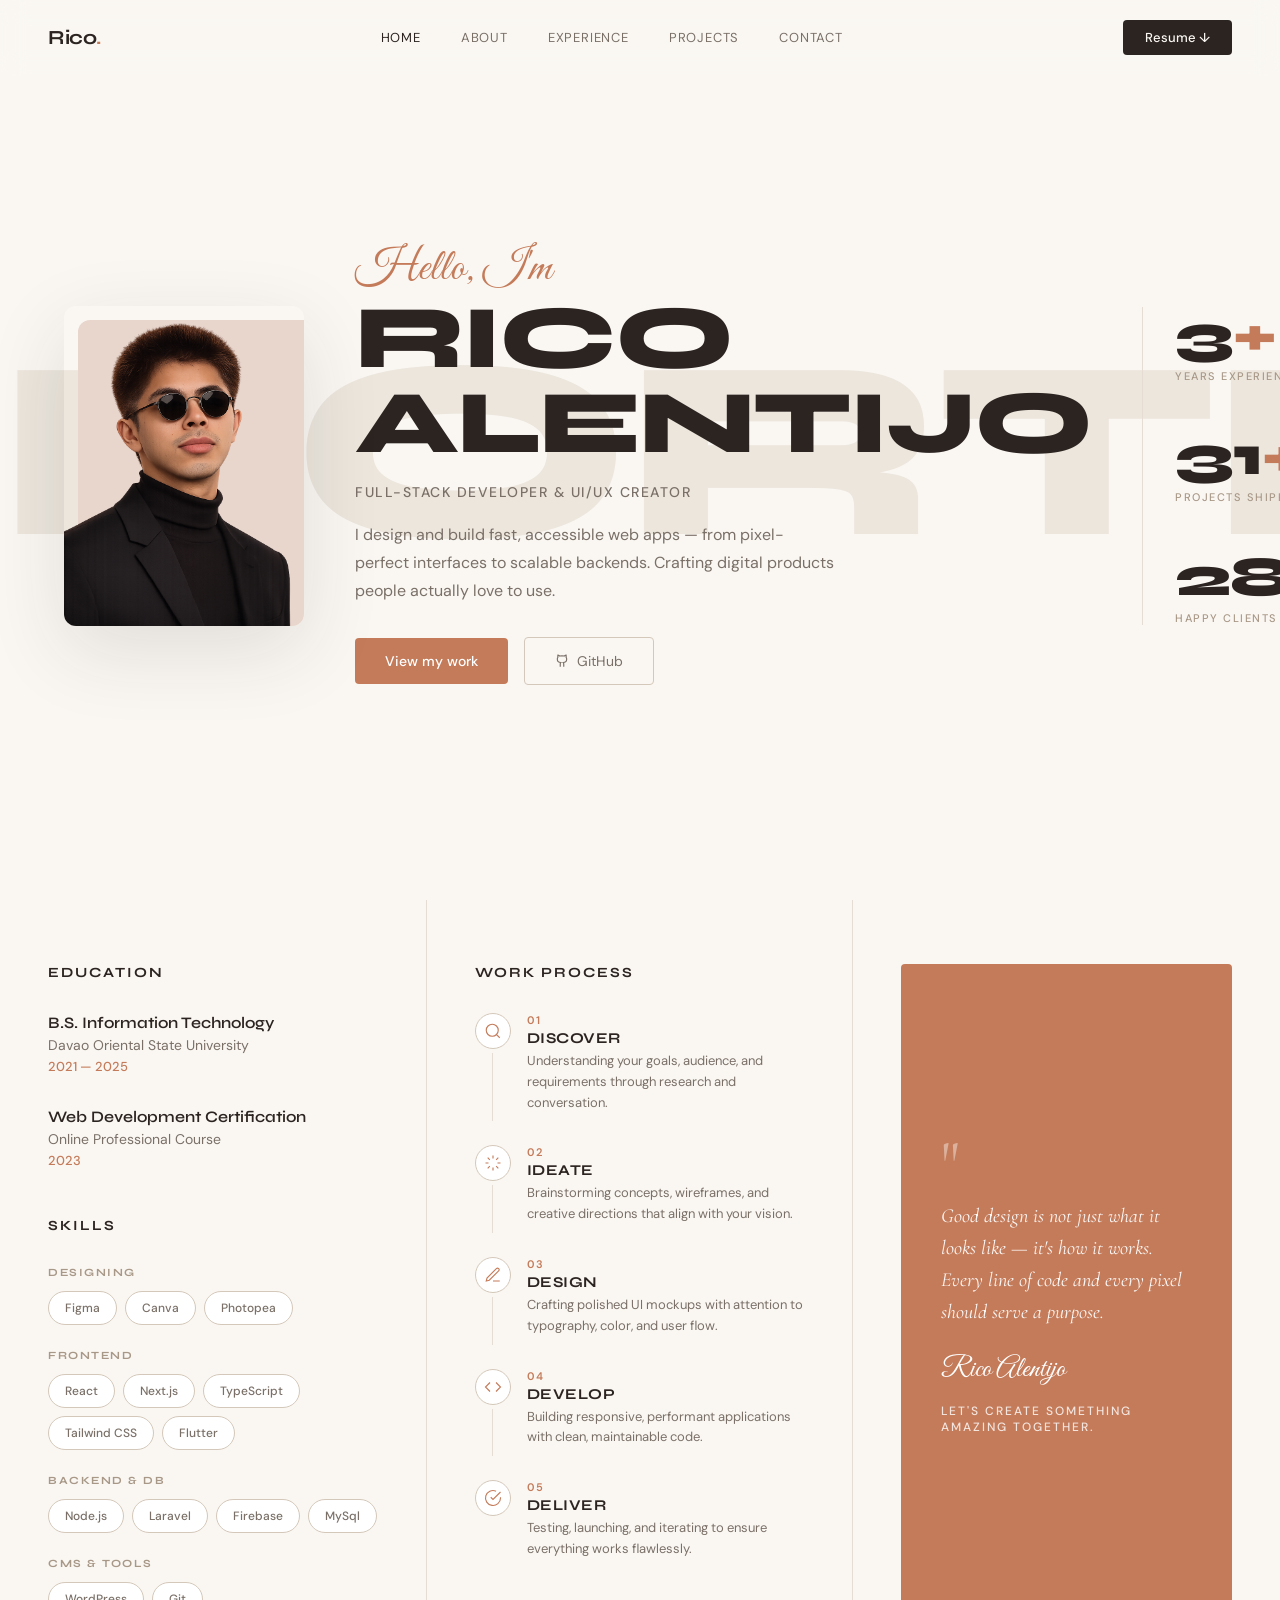
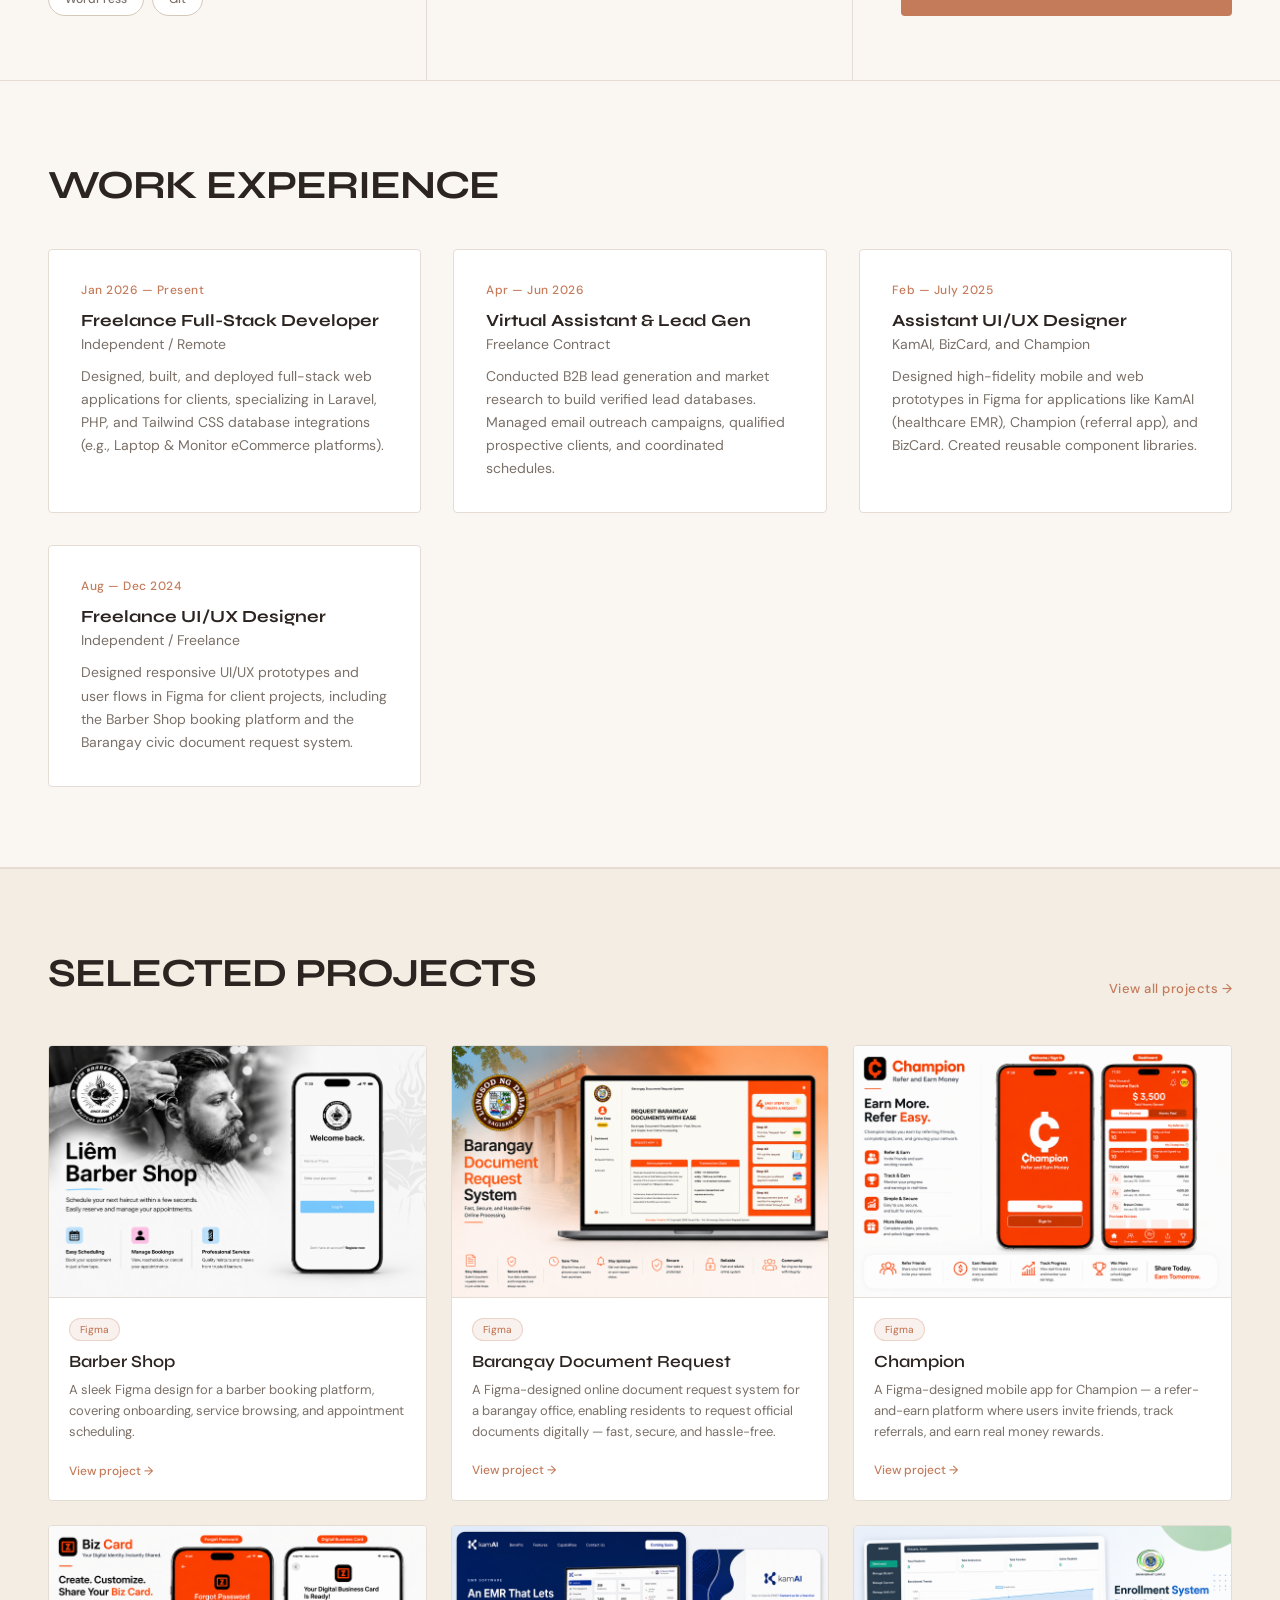
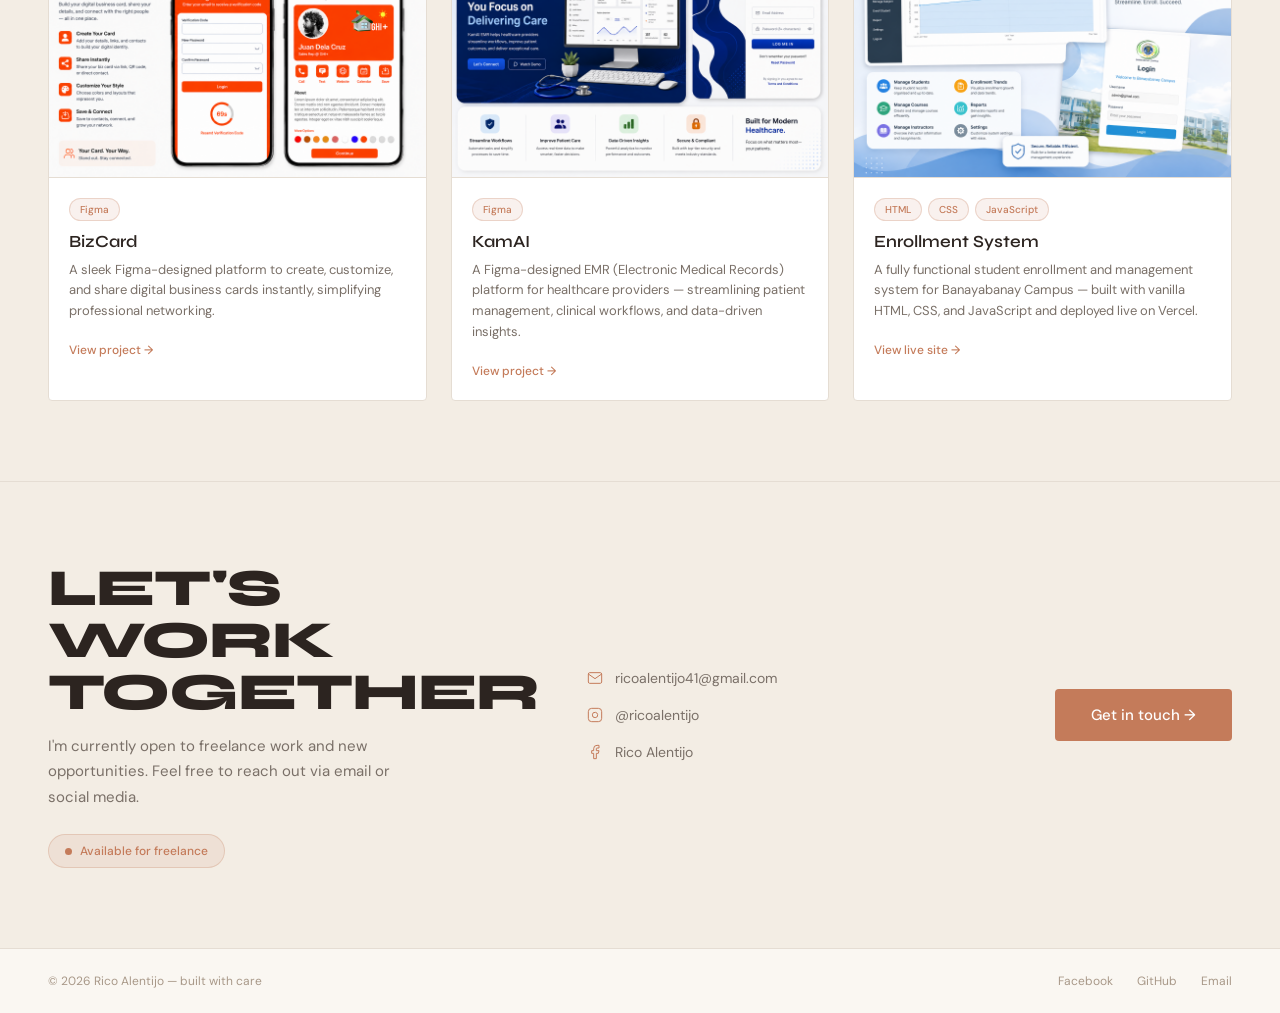
==== index.html @ 67d04300 "minor changes" ====
<!doctype html>
<html lang="en">
  <head>
    <meta charset="UTF-8" />
    <meta name="viewport" content="width=device-width, initial-scale=1.0" />
    <title>Rico Alentijo — Portfolio</title>
    <link rel="preconnect" href="https://fonts.googleapis.com" />
    <link rel="preconnect" href="https://fonts.gstatic.com" crossorigin />
    <link
      href="https://fonts.googleapis.com/css2?family=Cormorant+Garamond:ital,wght@0,300;0,400;1,400&family=DM+Sans:opsz,wght@9..40,300;400;500;600&family=Great+Vibes&family=Syne:wght@400;600;700;800&display=swap"
      rel="stylesheet"
    />
    <link rel="stylesheet" href="css/styles.css" />
  </head>

  <body>
    <div class="pf">
      <nav>
        <a href="#hero" class="nav-logo" data-nav="hero">Rico<span>.</span></a>
        <div class="nav-links">
          <a href="#hero" data-nav="hero">Home</a>
          <a href="#about" data-nav="about">About</a>
          <a href="#experience" data-nav="experience">Experience</a>
          <a href="#work" data-nav="work">Projects</a>
          <a href="#contact" data-nav="contact">Contact</a>
        </div>
        <button class="nav-cta">Resume ↓</button>
        <button class="nav-hamburger" aria-label="Toggle menu">
          <span></span><span></span><span></span>
        </button>
      </nav>

      <div class="mobile-menu">
        <a href="#hero" data-nav="hero">Home</a>
        <a href="#about" data-nav="about">About</a>
        <a href="#experience" data-nav="experience">Experience</a>
        <a href="#work" data-nav="work">Projects</a>
        <a href="#contact" data-nav="contact">Contact</a>
        <button class="nav-cta">Resume ↓</button>
      </div>

      <!-- HERO -->
      <section class="hero" id="hero">
        <div class="hero-bg-text" aria-hidden="true">PORTFOLIO</div>
        <div class="hero-inner">
          <div class="hero-portrait-col">
            <div class="hero-portrait">
              <img
                src="img/profile.png"
                alt="Rico Alentijo"
                class="hero-portrait-img"
                onerror="
                  this.classList.add('hidden');
                  this.parentElement.classList.add('no-photo');
                "
              />
              <div class="portrait-fallback">
                <span class="portrait-initials">RA</span>
              </div>
            </div>
          </div>

          <div class="hero-text-col">
            <p class="hero-script">Hello, I'm</p>
            <h1 class="hero-name">RICO<br />ALENTIJO</h1>
            <p class="hero-role">Full-Stack Developer &amp; UI/UX Creator</p>
            <p class="hero-bio">
              I design and build fast, accessible web apps — from pixel-perfect
              interfaces to scalable backends. Crafting digital products people
              actually love to use.
            </p>
            <div class="hero-actions">
              <button class="btn-primary" id="view-work-btn">
                View my work
              </button>
              <a
                href="https://github.com/XeinQt"
                target="_blank"
                rel="noopener noreferrer"
                class="btn-ghost"
              >
                <svg
                  width="14"
                  height="14"
                  viewBox="0 0 24 24"
                  fill="none"
                  stroke="currentColor"
                  stroke-width="2"
                >
                  <path
                    d="M15 22v-4a4.8 4.8 0 0 0-1-3.5c3 0 6-2 6-5.5.08-1.25-.27-2.48-1-3.5.28-1.15.28-2.35 0-3.5 0 0-1 0-3 1.5-2.64-.5-5.36-.5-8 0C6 2 5 2 5 2c-.3 1.15-.3 2.35 0 3.5A5.403 5.403 0 0 0 4 9c0 3.5 3 5.5 6 5.5-.39.49-.68 1.05-.85 1.65-.17.6-.22 1.23-.15 1.85v4"
                  />
                </svg>
                GitHub
              </a>
            </div>
          </div>

          <div class="hero-stats-col">
            <div class="hero-stat">
              <div class="hero-stat-num">3<span>+</span></div>
              <div class="hero-stat-label">Years Experience</div>
            </div>
            <div class="hero-stat">
              <div class="hero-stat-num">31<span>+</span></div>
              <div class="hero-stat-label">Projects Shipped</div>
            </div>
            <div class="hero-stat">
              <div class="hero-stat-num">28<span>+</span></div>
              <div class="hero-stat-label">Happy Clients</div>
            </div>
          </div>
        </div>
      </section>

      <!-- THREE-COLUMN INFO GRID -->
      <section class="info-grid" id="about">
        <div class="info-col education-col">
          <h3 class="info-heading">Education</h3>
          <div class="edu-item">
            <div class="edu-degree">B.S. Information Technology</div>
            <div class="edu-school">Davao Oriental State University</div>
            <div class="edu-date">2021 — 2025</div>
          </div>
          <div class="edu-item">
            <div class="edu-degree">Web Development Certification</div>
            <div class="edu-school">Online Professional Course</div>
            <div class="edu-date">2023</div>
          </div>

          <h3 class="info-heading skills-heading">Skills</h3>
          <div class="skills-category">
            <h4 class="skills-category-title">Designing</h4>
            <div class="skill-badges">
              <span class="skill-badge">Figma</span>
              <span class="skill-badge">Canva</span>
              <span class="skill-badge">Photopea</span>
            </div>
          </div>

          <div class="skills-category">
            <h4 class="skills-category-title">Frontend</h4>
            <div class="skill-badges">
              <span class="skill-badge">React</span>
              <span class="skill-badge">Next.js</span>
              <span class="skill-badge">TypeScript</span>
              <span class="skill-badge">Tailwind CSS</span>
              <span class="skill-badge">Flutter</span>
            </div>
          </div>

          <div class="skills-category">
            <h4 class="skills-category-title">Backend &amp; DB</h4>
            <div class="skill-badges">
              <span class="skill-badge">Node.js</span>
              <span class="skill-badge">Laravel</span>
              <span class="skill-badge">Firebase</span>
              <span class="skill-badge">MySql</span>
            </div>
          </div>

          <div class="skills-category">
            <h4 class="skills-category-title">CMS &amp; Tools</h4>
            <div class="skill-badges">
              <span class="skill-badge">WordPress</span>
              <span class="skill-badge">Git</span>
            </div>
          </div>
        </div>

        <div class="info-col process-col" id="process">
          <h3 class="info-heading">Work Process</h3>
          <div class="process-steps">
            <div class="process-step">
              <div class="step-icon">
                <svg
                  width="18"
                  height="18"
                  viewBox="0 0 24 24"
                  fill="none"
                  stroke="currentColor"
                  stroke-width="1.5"
                >
                  <circle cx="11" cy="11" r="8" />
                  <path d="m21 21-4.3-4.3" />
                </svg>
              </div>
              <div class="step-content">
                <div class="step-num">01</div>
                <div class="step-title">Discover</div>
                <p class="step-desc">
                  Understanding your goals, audience, and requirements through
                  research and conversation.
                </p>
              </div>
            </div>
            <div class="process-step">
              <div class="step-icon">
                <svg
                  width="18"
                  height="18"
                  viewBox="0 0 24 24"
                  fill="none"
                  stroke="currentColor"
                  stroke-width="1.5"
                >
                  <path
                    d="M12 2v4M12 18v4M4.93 4.93l2.83 2.83M16.24 16.24l2.83 2.83M2 12h4M18 12h4M4.93 19.07l2.83-2.83M16.24 7.76l2.83-2.83"
                  />
                </svg>
              </div>
              <div class="step-content">
                <div class="step-num">02</div>
                <div class="step-title">Ideate</div>
                <p class="step-desc">
                  Brainstorming concepts, wireframes, and creative directions
                  that align with your vision.
                </p>
              </div>
            </div>
            <div class="process-step">
              <div class="step-icon">
                <svg
                  width="18"
                  height="18"
                  viewBox="0 0 24 24"
                  fill="none"
                  stroke="currentColor"
                  stroke-width="1.5"
                >
                  <path
                    d="M12 20h9M16.5 3.5a2.12 2.12 0 0 1 3 3L7 19l-4 1 1-4Z"
                  />
                </svg>
              </div>
              <div class="step-content">
                <div class="step-num">03</div>
                <div class="step-title">Design</div>
                <p class="step-desc">
                  Crafting polished UI mockups with attention to typography,
                  color, and user flow.
                </p>
              </div>
            </div>
            <div class="process-step">
              <div class="step-icon">
                <svg
                  width="18"
                  height="18"
                  viewBox="0 0 24 24"
                  fill="none"
                  stroke="currentColor"
                  stroke-width="1.5"
                >
                  <polyline points="16 18 22 12 16 6" />
                  <polyline points="8 6 2 12 8 18" />
                </svg>
              </div>
              <div class="step-content">
                <div class="step-num">04</div>
                <div class="step-title">Develop</div>
                <p class="step-desc">
                  Building responsive, performant applications with clean,
                  maintainable code.
                </p>
              </div>
            </div>
            <div class="process-step">
              <div class="step-icon">
                <svg
                  width="18"
                  height="18"
                  viewBox="0 0 24 24"
                  fill="none"
                  stroke="currentColor"
                  stroke-width="1.5"
                >
                  <path d="M22 11.08V12a10 10 0 1 1-5.93-9.14" />
                  <polyline points="22 4 12 14.01 9 11.01" />
                </svg>
              </div>
              <div class="step-content">
                <div class="step-num">05</div>
                <div class="step-title">Deliver</div>
                <p class="step-desc">
                  Testing, launching, and iterating to ensure everything works
                  flawlessly.
                </p>
              </div>
            </div>
          </div>
        </div>

        <div class="info-col quote-col">
          <div class="quote-box">
            <div class="quote-mark">"</div>
            <p class="quote-text">
              Good design is not just what it looks like — it's how it works.
              Every line of code and every pixel should serve a purpose.
            </p>
            <div class="quote-signature">Rico Alentijo</div>
            <p class="quote-cta">Let's create something amazing together.</p>
          </div>
        </div>
      </section>

      <section class="section experience-section" id="experience">
        <h2 class="section-title">Work Experience</h2>
        <div class="experience-cards">
          <div class="exp-card">
            <div class="exp-date">Jan 2026 — Present</div>
            <div class="exp-role">Freelance Full-Stack Developer</div>
            <div class="exp-company">Independent / Remote</div>
            <p class="exp-desc">
              Designed, built, and deployed full-stack web applications for
              clients, specializing in Laravel, PHP, and Tailwind CSS database
              integrations (e.g., Laptop &amp; Monitor eCommerce platforms).
            </p>
          </div>
          <div class="exp-card">
            <div class="exp-date">Apr — Jun 2026</div>
            <div class="exp-role">Virtual Assistant &amp; Lead Gen</div>
            <div class="exp-company">Freelance Contract</div>
            <p class="exp-desc">
              Conducted B2B lead generation and market research to build
              verified lead databases. Managed email outreach campaigns,
              qualified prospective clients, and coordinated schedules.
            </p>
          </div>
          <div class="exp-card">
            <div class="exp-date">Feb — July 2025</div>
            <div class="exp-role">Assistant UI/UX Designer</div>
            <div class="exp-company">KamAI, BizCard, and Champion</div>
            <p class="exp-desc">
              Designed high-fidelity mobile and web prototypes in Figma for
              applications like KamAI (healthcare EMR), Champion (referral app),
              and BizCard. Created reusable component libraries.
            </p>
          </div>
          <div class="exp-card">
            <div class="exp-date">Aug — Dec 2024</div>
            <div class="exp-role">Freelance UI/UX Designer</div>
            <div class="exp-company">Independent / Freelance</div>
            <p class="exp-desc">
              Designed responsive UI/UX prototypes and user flows in Figma for
              client projects, including the Barber Shop booking platform and
              the Barangay civic document request system.
            </p>
          </div>
        </div>
      </section>

      <!-- SELECTED PROJECTS -->
      <section class="section projects-showcase" id="work">
        <div class="section-header">
          <h2 class="section-title">Selected Projects</h2>
          <a href="projects.html" class="view-all-link">View all projects →</a>
        </div>
        <div class="projects-grid" id="projects-grid"></div>
      </section>

      <!-- CONTACT SECTION -->
      <section class="section footer-cta" id="contact">
        <div class="footer-cta-inner">
          <div class="footer-cta-left">
            <h2 class="footer-cta-title">Let's Work<br />Together</h2>
            <p class="footer-cta-desc">
              I'm currently open to freelance work and new opportunities. Feel
              free to reach out via email or social media.
            </p>
            <div class="availability-badge">
              <div class="avail-dot"></div>
              Available for freelance
            </div>
          </div>

          <div class="footer-cta-center">
            <a href="mailto:ricoalentijo41@gmail.com" class="contact-row">
              <svg
                width="16"
                height="16"
                viewBox="0 0 24 24"
                fill="none"
                stroke="currentColor"
                stroke-width="1.5"
              >
                <path
                  d="M4 4h16c1.1 0 2 .9 2 2v12c0 1.1-.9 2-2 2H4c-1.1 0-2-.9-2-2V6c0-1.1.9-2 2-2z"
                />
                <polyline points="22,6 12,13 2,6" />
              </svg>
              ricoalentijo41@gmail.com
            </a>
            <a
              href="https://instagram.com/ricoalentijo"
              target="_blank"
              rel="noopener noreferrer"
              class="contact-row"
            >
              <svg
                width="16"
                height="16"
                viewBox="0 0 24 24"
                fill="none"
                stroke="currentColor"
                stroke-width="1.5"
              >
                <rect x="2" y="2" width="20" height="20" rx="5" ry="5" />
                <path d="M16 11.37A4 4 0 1 1 12.63 8 4 4 0 0 1 16 11.37z" />
                <line x1="17.5" y1="6.5" x2="17.51" y2="6.5" />
              </svg>
              @ricoalentijo
            </a>
            <a
              href="https://www.facebook.com/profile.php?id=61584049991568&mibextid=wwXIfr&mibextid=wwXIfr"
              target="_blank"
              rel="noopener noreferrer"
              class="contact-row"
            >
              <svg
                width="16"
                height="16"
                viewBox="0 0 24 24"
                fill="none"
                stroke="currentColor"
                stroke-width="1.5"
              >
                <path
                  d="M18 2h-3a5 5 0 0 0-5 5v3H7v4h3v8h4v-8h3l1-4h-4V7a1 1 0 0 1 1-1h3z"
                />
              </svg>
              Rico Alentijo
            </a>
          </div>

          <div class="footer-cta-right">
            <a
              href="mailto:ricoalentijo41@gmail.com"
              class="btn-primary btn-large"
              >Get in touch →</a
            >
          </div>
        </div>
      </section>

      <footer>
        <div class="footer-copy">© 2026 Rico Alentijo — built with care</div>
        <div class="footer-socials">
          <a
            href="https://www.facebook.com/profile.php?id=61584049991568&mibextid=wwXIfr&mibextid=wwXIfr"
            target="_blank"
            rel="noopener noreferrer"
            >Facebook</a
          >
          <a
            href="https://github.com/XeinQt"
            target="_blank"
            rel="noopener noreferrer"
            >GitHub</a
          >
          <a href="mailto:ricoalentijo41@gmail.com">Email</a>
        </div>
      </footer>
    </div>

    <script src="js/projects.js"></script>
    <script src="js/project-utils.js"></script>
    <script src="js/main.js"></script>
  </body>
</html>
---- css/styles.css ----
@import url("https://fonts.googleapis.com/css2?family=Cormorant+Garamond:ital,wght@0,300;0,400;1,400&family=DM+Sans:opsz,wght@9..40,300;400;500;600&family=Great+Vibes&family=Syne:wght@400;600;700;800&display=swap");

:root {
  --bg: #faf7f2;
  --bg-warm: #f3ede4;
  --bg-card: #ffffff;
  --bg-accent: #c47b5a;
  --bg-accent-soft: #e8d5cc;
  --text: #2c2420;
  --text-muted: #7a7068;
  --text-light: #a89888;
  --border: #e5ddd3;
  --border-dark: #d4c8ba;
  --accent: #c47b5a;
  --accent-gold: #c4a882;
  --accent-hover: #b06544;
  --shadow: rgba(44, 36, 32, 0.06);
  --shadow-lg: rgba(44, 36, 32, 0.12);
}

* {
  box-sizing: border-box;
  margin: 0;
  padding: 0;
}

html {
  scroll-behavior: smooth;
  scroll-padding-top: 80px;
}

.pf {
  font-family: "DM Sans", sans-serif;
  background: var(--bg);
  color: var(--text);
  min-height: 100vh;
  overflow-x: hidden;
}

/* ─── NAV ─── */
nav {
  display: flex;
  align-items: center;
  justify-content: space-between;
  padding: 1.25rem 3rem;
  border-bottom: 1px solid transparent;
  position: fixed;
  top: 0;
  left: 0;
  right: 0;
  z-index: 100;
  background: rgba(250, 247, 242, 0.88);
  backdrop-filter: blur(12px);
}

.nav-logo {
  font-family: "Syne", sans-serif;
  font-size: 20px;
  font-weight: 700;
  color: var(--text);
  letter-spacing: -0.5px;
  text-decoration: none;
}

.nav-logo span {
  color: var(--accent);
}

.nav-links {
  display: flex;
  gap: 2.5rem;
}

.nav-links a {
  font-size: 13px;
  color: var(--text-muted);
  text-decoration: none;
  letter-spacing: 0.8px;
  text-transform: uppercase;
  transition: color 0.2s;
}

.nav-links a:hover,
.nav-links a.active {
  color: var(--text);
}

.nav-cta {
  font-size: 13px;
  padding: 9px 22px;
  background: var(--text);
  border: none;
  color: var(--bg);
  border-radius: 4px;
  cursor: pointer;
  font-family: "DM Sans", sans-serif;
  font-weight: 500;
  transition: all 0.2s;
  display: inline-block;
  text-decoration: none;
}

.nav-cta:hover {
  background: var(--accent);
}

.nav-hamburger {
  display: none;
  flex-direction: column;
  gap: 5px;
  background: transparent;
  border: none;
  cursor: pointer;
  padding: 4px;
}

.nav-hamburger span {
  display: block;
  width: 22px;
  height: 2px;
  background: var(--text);
  border-radius: 2px;
  transition: all 0.3s;
}

.mobile-menu {
  display: none;
  flex-direction: column;
  background: var(--bg);
  border-bottom: 1px solid var(--border);
  padding: 1rem 2rem;
  gap: 1rem;
  position: fixed;
  top: 65px;
  left: 0;
  right: 0;
  z-index: 99;
}

.mobile-menu.open {
  display: flex;
}

.mobile-menu a {
  font-size: 15px;
  color: var(--text-muted);
  text-decoration: none;
}

.mobile-menu a:hover {
  color: var(--text);
}

.mobile-menu .nav-cta {
  width: fit-content;
}

/* ─── HERO ─── */
.hero {
  position: relative;
  min-height: 100vh;
  min-height: 100dvh;
  height: 100vh;
  height: 100dvh;
  display: flex;
  align-items: center;
  justify-content: center;
  padding: 5rem 4rem 3rem;
  overflow: hidden;
}

.hero-bg-text {
  position: absolute;
  top: 50%;
  left: 50%;
  transform: translate(-50%, -50%);
  font-family: "Syne", sans-serif;
  font-size: clamp(100px, 20vw, 260px);
  font-weight: 800;
  color: var(--border);
  letter-spacing: -0.02em;
  text-transform: uppercase;
  white-space: nowrap;
  pointer-events: none;
  user-select: none;
  z-index: 0;
  opacity: 0.65;
  width: 100%;
  text-align: center;
}

.hero-inner {
  position: relative;
  z-index: 1;
  display: grid;
  grid-template-columns: minmax(240px, 28vw) 1fr auto;
  gap: clamp(2rem, 4vw, 4rem);
  align-items: center;
  width: 100%;
  max-width: 1500px;
  margin: 0 auto;
}

.hero-portrait-col {
  display: flex;
  justify-content: center;
  align-items: center;
  height: 100%;
}

.hero-portrait {
  position: relative;
  width: min(32vw, 380px);
  height: auto;
  aspect-ratio: 3 / 4;
  border-radius: 12px;
  overflow: hidden;
  box-shadow: 0 24px 80px var(--shadow-lg);
  transition: transform 0.4s cubic-bezier(0.16, 1, 0.3, 1), box-shadow 0.4s cubic-bezier(0.16, 1, 0.3, 1);
  z-index: 2;
}

.hero-portrait::after {
  content: "";
  position: absolute;
  z-index: -1;
  inset: 0;
  background: var(--bg-accent-soft);
  border-radius: 12px;
  transform: translate(14px, 14px);
  transition: transform 0.4s cubic-bezier(0.16, 1, 0.3, 1);
}

.hero-portrait:hover {
  transform: translateY(-8px) scale(1.02);
  box-shadow: 0 32px 100px rgba(44, 36, 32, 0.15);
}

.hero-portrait:hover::after {
  transform: translate(8px, 8px);
}

.hero-portrait-img {
  width: 100%;
  height: 100%;
  object-fit: cover;
  object-position: center top;
  display: block;
  transition: transform 0.4s cubic-bezier(0.16, 1, 0.3, 1);
}

.hero-portrait:hover .hero-portrait-img {
  transform: scale(1.04);
}

.hero-portrait-img.hidden {
  display: none;
}

.portrait-fallback {
  display: none;
  position: absolute;
  inset: 0;
  background: linear-gradient(
    160deg,
    var(--bg-accent-soft) 0%,
    var(--bg-warm) 100%
  );
  align-items: center;
  justify-content: center;
}

.hero-portrait.no-photo .portrait-fallback {
  display: flex;
}

.portrait-initials {
  font-family: "Syne", sans-serif;
  font-size: clamp(64px, 8vw, 96px);
  font-weight: 800;
  color: var(--accent);
  opacity: 0.5;
  letter-spacing: -2px;
}

.hero-name {
  font-family: "Syne", sans-serif;
  font-size: clamp(48px, 7vw, 96px);
  font-weight: 800;
  line-height: 0.95;
  letter-spacing: -2px;
  color: var(--text);
  margin-bottom: 1rem;
  text-transform: uppercase;
}

.hero-script {
  font-family: "Great Vibes", cursive;
  font-size: clamp(32px, 3.5vw, 48px);
  color: var(--accent);
  margin-bottom: 0.25rem;
  line-height: 1;
}

.hero-role {
  font-size: 14px;
  color: var(--text-muted);
  letter-spacing: 1.5px;
  text-transform: uppercase;
  margin-bottom: 1.25rem;
  font-weight: 500;
}

.hero-bio {
  font-size: 16px;
  color: var(--text-muted);
  line-height: 1.75;
  max-width: 480px;
  margin-bottom: 2rem;
}

.hero-actions {
  display: flex;
  gap: 1rem;
  align-items: center;
  flex-wrap: wrap;
}

.btn-primary {
  padding: 14px 30px;
  background: var(--accent);
  color: #fff;
  border: none;
  border-radius: 4px;
  font-size: 14px;
  font-weight: 500;
  font-family: "DM Sans", sans-serif;
  cursor: pointer;
  transition: all 0.2s;
  text-decoration: none;
  display: inline-flex;
  align-items: center;
}

.btn-primary:hover {
  background: var(--accent-hover);
  transform: translateY(-1px);
}

.btn-large {
  padding: 16px 36px;
  font-size: 15px;
}

.btn-ghost {
  padding: 14px 30px;
  background: transparent;
  color: var(--text-muted);
  border: 1px solid var(--border-dark);
  border-radius: 4px;
  font-size: 14px;
  font-family: "DM Sans", sans-serif;
  cursor: pointer;
  transition: all 0.2s;
  display: inline-flex;
  align-items: center;
  gap: 8px;
  text-decoration: none;
}

.btn-ghost:hover {
  color: var(--text);
  border-color: var(--text);
}

.hero-stats-col {
  display: flex;
  flex-direction: column;
  gap: clamp(2rem, 5vh, 3.5rem);
  padding-left: 2rem;
  border-left: 1px solid var(--border);
  justify-content: center;
}

.hero-stat-num {
  font-family: "Syne", sans-serif;
  font-size: clamp(36px, 5vw, 56px);
  font-weight: 800;
  color: var(--text);
  letter-spacing: -1px;
  line-height: 1;
}

.hero-stat-num span {
  color: var(--accent);
}

.hero-stat-label {
  font-size: 11px;
  color: var(--text-light);
  letter-spacing: 1.5px;
  text-transform: uppercase;
  margin-top: 6px;
  font-weight: 500;
}

/* ─── SECTIONS ─── */
.section {
  padding: 5rem 3rem;
}

.section-eyebrow {
  font-size: 11px;
  color: var(--accent);
  letter-spacing: 3px;
  text-transform: uppercase;
  margin-bottom: 1rem;
  font-weight: 500;
}

.section-title {
  font-family: "Syne", sans-serif;
  font-size: clamp(28px, 4vw, 40px);
  font-weight: 700;
  color: var(--text);
  letter-spacing: -1px;
  text-transform: uppercase;
}

.section-sub {
  font-size: 15px;
  color: var(--text-muted);
  max-width: 480px;
  line-height: 1.7;
}

.section-header {
  display: flex;
  justify-content: space-between;
  align-items: flex-end;
  margin-bottom: 3rem;
  flex-wrap: wrap;
  gap: 1rem;
}

.view-all-link {
  font-size: 13px;
  color: var(--accent);
  text-decoration: none;
  font-weight: 500;
  letter-spacing: 0.5px;
  transition: color 0.2s;
}

.view-all-link:hover {
  color: var(--accent-hover);
}

/* ─── PROJECT SHOWCASE ─── */
.projects-showcase {
  background: var(--bg-warm);
  border-top: 1px solid var(--border);
  border-bottom: 1px solid var(--border);
}

.showcase-grid {
  display: grid;
  grid-template-columns: repeat(3, 1fr);
  gap: 2rem;
}

.showcase-card {
  cursor: pointer;
  transition: transform 0.3s ease;
}

.showcase-card:hover {
  transform: translateY(-6px);
}

.showcase-img-wrap {
  position: relative;
  height: 220px;
  border-radius: 4px;
  overflow: hidden;
  margin-bottom: 1.25rem;
  background: var(--bg-card);
  border: 1px solid var(--border);
}

.showcase-img-wrap img {
  width: 100%;
  height: 100%;
  object-fit: cover;
  transition: transform 0.4s ease;
}

.showcase-card:hover .showcase-img-wrap img {
  transform: scale(1.05);
}

.showcase-img-placeholder {
  width: 100%;
  height: 100%;
  display: flex;
  align-items: center;
  justify-content: center;
  font-size: 48px;
}

.showcase-info {
  display: flex;
  align-items: flex-start;
  gap: 1rem;
}

.showcase-num {
  font-family: "Syne", sans-serif;
  font-size: 36px;
  font-weight: 800;
  color: var(--border-dark);
  line-height: 1;
  flex-shrink: 0;
}

.showcase-card:hover .showcase-num {
  color: var(--accent);
}

.showcase-title {
  font-family: "Syne", sans-serif;
  font-size: 18px;
  font-weight: 700;
  color: var(--text);
  margin-bottom: 4px;
}

.showcase-subtitle {
  font-size: 11px;
  color: var(--text-light);
  letter-spacing: 1.5px;
  text-transform: uppercase;
  font-weight: 500;
}

/* ─── INFO GRID ─── */
.info-grid {
  display: grid;
  grid-template-columns: 1fr 1fr 1fr;
  gap: 0;
  border-bottom: 1px solid var(--border);
}

.info-col {
  padding: 4rem 3rem;
  border-right: 1px solid var(--border);
}

.info-col:last-child {
  border-right: none;
}

.info-heading {
  font-family: "Syne", sans-serif;
  font-size: 14px;
  font-weight: 700;
  letter-spacing: 2px;
  text-transform: uppercase;
  color: var(--text);
  margin-bottom: 2rem;
}

.skills-heading {
  margin-top: 3rem;
}

.edu-item {
  margin-bottom: 2rem;
}

.edu-degree {
  font-family: "Syne", sans-serif;
  font-size: 16px;
  font-weight: 600;
  color: var(--text);
  margin-bottom: 4px;
}

.edu-school {
  font-size: 14px;
  color: var(--text-muted);
  margin-bottom: 4px;
}

.edu-date {
  font-size: 13px;
  color: var(--accent);
  font-weight: 500;
}
.skills-category {
  margin-bottom: 1.5rem;
}

.skills-category:last-child {
  margin-bottom: 0;
}

.skills-category-title {
  font-family: "Syne", sans-serif;
  font-size: 11px;
  font-weight: 700;
  text-transform: uppercase;
  letter-spacing: 1.5px;
  color: var(--text-light);
  margin-bottom: 0.75rem;
}

.skill-badges {
  display: flex;
  flex-wrap: wrap;
  gap: 8px;
}

.skill-badge {
  font-size: 12px;
  padding: 8px 16px;
  border: 1px solid var(--border-dark);
  border-radius: 100px;
  color: var(--text-muted);
  background: var(--bg-card);
  transition: all 0.2s;
  font-weight: 500;
}

.skill-badge:hover {
  border-color: var(--accent);
  color: var(--accent);
}

/* Process steps */
.process-steps {
  position: relative;
  padding-left: 0;
}

.process-step {
  display: flex;
  gap: 1rem;
  margin-bottom: 2rem;
  position: relative;
}

.process-step:not(:last-child)::after {
  content: "";
  position: absolute;
  left: 17px;
  top: 40px;
  bottom: -8px;
  width: 1px;
  background: var(--border);
}

.step-icon {
  width: 36px;
  height: 36px;
  border-radius: 50%;
  border: 1px solid var(--border-dark);
  display: flex;
  align-items: center;
  justify-content: center;
  color: var(--accent);
  flex-shrink: 0;
  background: var(--bg-card);
}

.step-num {
  font-size: 11px;
  color: var(--accent);
  letter-spacing: 1px;
  font-weight: 600;
  margin-bottom: 2px;
}

.step-title {
  font-family: "Syne", sans-serif;
  font-size: 15px;
  font-weight: 700;
  color: var(--text);
  text-transform: uppercase;
  letter-spacing: 0.5px;
  margin-bottom: 4px;
}

.step-desc {
  font-size: 13px;
  color: var(--text-muted);
  line-height: 1.6;
}

/* Quote box */
.quote-col {
  display: flex;
  align-items: stretch;
}

.quote-box {
  background: var(--accent);
  color: #fff;
  padding: 3rem 2.5rem;
  border-radius: 4px;
  display: flex;
  flex-direction: column;
  justify-content: center;
  width: 100%;
}

.quote-mark {
  font-family: "Cormorant Garamond", serif;
  font-size: 64px;
  line-height: 0.6;
  opacity: 0.4;
  margin-bottom: 1rem;
}

.quote-text {
  font-family: "Cormorant Garamond", serif;
  font-size: 20px;
  line-height: 1.6;
  font-style: italic;
  margin-bottom: 1.5rem;
  opacity: 0.95;
}

.quote-signature {
  font-family: "Great Vibes", cursive;
  font-size: 28px;
  margin-bottom: 1rem;
}

.quote-cta {
  font-size: 12px;
  letter-spacing: 2px;
  text-transform: uppercase;
  opacity: 0.8;
  font-weight: 500;
}

/* ─── EXPERIENCE ─── */
.experience-section {
  border-bottom: 1px solid var(--border);
}

.experience-cards {
  display: grid;
  grid-template-columns: repeat(3, 1fr);
  gap: 2rem;
  margin-top: 2.5rem;
}

.exp-card {
  padding: 2rem;
  background: var(--bg-card);
  border: 1px solid var(--border);
  border-radius: 4px;
  transition: all 0.25s;
}

.exp-card:hover {
  border-color: var(--accent);
  box-shadow: 0 8px 30px var(--shadow);
}

.exp-date {
  font-size: 12px;
  color: var(--accent);
  font-weight: 500;
  letter-spacing: 0.5px;
  margin-bottom: 0.75rem;
}

.exp-role {
  font-family: "Syne", sans-serif;
  font-size: 17px;
  font-weight: 700;
  color: var(--text);
  margin-bottom: 4px;
}

.exp-company {
  font-size: 14px;
  color: var(--text-muted);
  margin-bottom: 0.75rem;
}

.exp-desc {
  font-size: 14px;
  color: var(--text-muted);
  line-height: 1.65;
}

/* ─── FOOTER CTA ─── */
.footer-cta {
  padding: 5rem 3rem;
  background: var(--bg-warm);
}

.footer-cta-inner {
  display: grid;
  grid-template-columns: 1fr 1fr auto;
  gap: 3rem;
  align-items: center;
  max-width: 1200px;
  margin: 0 auto;
}

.footer-cta-title {
  font-family: "Syne", sans-serif;
  font-size: clamp(32px, 5vw, 52px);
  font-weight: 800;
  line-height: 1;
  letter-spacing: -1px;
  text-transform: uppercase;
  color: var(--text);
  margin-bottom: 1rem;
}

.footer-cta-desc {
  font-size: 15px;
  color: var(--text-muted);
  line-height: 1.7;
  max-width: 360px;
  margin-bottom: 1.5rem;
}

.availability-badge {
  display: inline-flex;
  align-items: center;
  gap: 8px;
  background: rgba(196, 123, 90, 0.1);
  border: 1px solid rgba(196, 123, 90, 0.25);
  padding: 8px 16px;
  border-radius: 100px;
  font-size: 12px;
  color: var(--accent);
  font-weight: 500;
}

.avail-dot {
  width: 7px;
  height: 7px;
  border-radius: 50%;
  background: var(--accent);
  animation: pulse 2s infinite;
}

@keyframes pulse {
  0%,
  100% {
    opacity: 1;
  }
  50% {
    opacity: 0.4;
  }
}

.contact-row {
  display: flex;
  align-items: center;
  gap: 12px;
  font-size: 14px;
  color: var(--text-muted);
  text-decoration: none;
  padding: 0.6rem 0;
  transition: color 0.2s;
}

.contact-row:hover {
  color: var(--accent);
}

.contact-row svg {
  flex-shrink: 0;
  color: var(--accent);
}

/* ─── FOOTER ─── */
footer {
  display: flex;
  align-items: center;
  justify-content: space-between;
  padding: 1.5rem 3rem;
  border-top: 1px solid var(--border);
  flex-wrap: wrap;
  gap: 1rem;
}

.footer-copy {
  font-size: 12px;
  color: var(--text-light);
}

.footer-socials {
  display: flex;
  gap: 1.5rem;
  flex-wrap: wrap;
}

.footer-socials a {
  font-size: 12px;
  color: var(--text-light);
  text-decoration: none;
  transition: color 0.2s;
}

.footer-socials a:hover {
  color: var(--accent);
}

/* ─── PROJECTS PAGE (shared) ─── */
.page-header {
  padding: 3rem 3rem 1rem;
  border-bottom: 1px solid var(--border);
}

.page-projects {
  padding-top: 2rem;
}

.page-detail {
  padding-top: 1rem;
  width: 100%;
  max-width: none;
}

.back-link {
  display: inline-block;
  font-size: 13px;
  color: var(--accent);
  text-decoration: none;
  margin-bottom: 1.5rem;
  transition: color 0.2s;
  font-weight: 500;
}

.back-link:hover {
  color: var(--accent-hover);
}

.all-projects-grid .project-card.featured {
  grid-column: span 1;
}

.all-projects-grid .project-card.featured .project-img.has-placeholder {
  height: 180px;
}

.projects-grid {
  display: grid;
  grid-template-columns: repeat(3, 1fr);
  gap: 1.5rem;
  margin-top: 3rem;
}

.project-card {
  background: var(--bg-card);
  border: 1px solid var(--border);
  border-radius: 4px;
  overflow: hidden;
  transition: all 0.25s;
  cursor: pointer;
  position: relative;
}

.project-card:hover {
  border-color: var(--accent);
  transform: translateY(-4px);
  box-shadow: 0 12px 40px var(--shadow);
}

.project-card.featured {
  grid-column: span 2;
}

.project-img {
  background: var(--bg-warm);
  border-bottom: 1px solid var(--border);
  font-size: 48px;
  position: relative;
}

.project-img.has-placeholder {
  height: 180px;
  display: flex;
  align-items: center;
  justify-content: center;
  overflow: hidden;
}

.project-card.featured .project-img.has-placeholder {
  height: 220px;
}

.project-img-bg {
  position: absolute;
  inset: 0;
  display: flex;
  align-items: center;
  justify-content: center;
}

.project-tags {
  display: flex;
  gap: 6px;
  flex-wrap: wrap;
}

.tag {
  font-size: 10px;
  padding: 4px 10px;
  border-radius: 100px;
  background: var(--bg-warm);
  color: var(--text-muted);
  border: 1px solid var(--border);
  font-weight: 500;
}

.tag.main {
  background: rgba(196, 123, 90, 0.1);
  color: var(--accent);
  border-color: rgba(196, 123, 90, 0.25);
}

.project-body {
  padding: 1.25rem;
}

.project-name {
  font-family: "Syne", sans-serif;
  font-size: 17px;
  font-weight: 600;
  color: var(--text);
  margin-bottom: 0.5rem;
}

.project-desc {
  font-size: 13px;
  color: var(--text-muted);
  line-height: 1.6;
  margin-bottom: 1rem;
}

.project-link {
  font-size: 12px;
  color: var(--accent);
  display: inline-flex;
  align-items: center;
  gap: 4px;
  text-decoration: none;
  font-weight: 500;
  pointer-events: none;
}

/* ─── MODALS ─── */
.modal-overlay {
  position: fixed;
  inset: 0;
  background: rgba(44, 36, 32, 0.4);
  backdrop-filter: blur(6px);
  z-index: 200;
  display: flex;
  align-items: flex-start;
  justify-content: center;
  padding: 2rem 1.25rem;
  overflow-y: auto;
  opacity: 0;
  visibility: hidden;
  transition:
    opacity 0.25s,
    visibility 0.25s;
}

.modal-overlay.open {
  opacity: 1;
  visibility: visible;
}

.modal {
  background: var(--bg-card);
  border: 1px solid var(--border);
  border-radius: 8px;
  width: 100%;
  max-width: 960px;
  margin: auto;
  transform: translateY(20px);
  transition: transform 0.25s;
}

.modal-overlay.open .modal {
  transform: translateY(0);
}

.modal-header {
  display: flex;
  align-items: center;
  justify-content: space-between;
  padding: 1.5rem 2rem;
  border-bottom: 1px solid var(--border);
  position: sticky;
  top: 0;
  background: var(--bg-card);
  border-radius: 8px 8px 0 0;
  z-index: 1;
}

.modal-title {
  font-family: "Syne", sans-serif;
  font-size: 22px;
  font-weight: 600;
  color: var(--text);
}

.modal-close {
  background: transparent;
  border: 1px solid var(--border);
  color: var(--text-muted);
  width: 36px;
  height: 36px;
  border-radius: 4px;
  cursor: pointer;
  font-size: 18px;
  line-height: 1;
  transition: all 0.2s;
}

.modal-close:hover {
  color: var(--text);
  border-color: var(--accent);
}

.modal-body {
  padding: 2rem;
}

.modal-grid {
  display: grid;
  grid-template-columns: repeat(3, 1fr);
  gap: 1.25rem;
}

.modal-grid .project-card.featured {
  grid-column: span 1;
}

.modal-grid .project-card.featured .project-img.has-placeholder {
  height: 160px;
}

/* ─── PROJECT DETAIL ─── */
.detail-hero {
  width: 100%;
  border-radius: 4px;
  position: relative;
  margin-bottom: 2.5rem;
  border: 1px solid var(--border);
}

.detail-hero.has-placeholder {
  height: min(42vh, 420px);
  display: flex;
  align-items: center;
  justify-content: center;
  overflow: hidden;
}

.detail-hero-title,
.detail-hero-sub {
  display: none;
}

.detail-meta {
  display: flex;
  gap: 2.5rem;
  flex-wrap: wrap;
  margin-bottom: 2.5rem;
  padding-bottom: 1.5rem;
  border-bottom: 1px solid var(--border);
}

.detail-meta-item {
  font-size: 13px;
  color: var(--text-muted);
}

.detail-meta-item span {
  color: var(--accent);
  font-weight: 500;
}

.detail-body {
  display: grid;
  grid-template-columns: 1fr 1fr;
  gap: 3rem;
  margin-bottom: 2.5rem;
}

.detail-section {
  margin-bottom: 0;
}

.detail-section h3 {
  font-family: "Syne", sans-serif;
  font-size: 18px;
  font-weight: 600;
  color: var(--text);
  margin-bottom: 1rem;
}

.detail-section p {
  font-size: 15px;
  color: var(--text-muted);
  line-height: 1.8;
  max-width: none;
}

.detail-list {
  list-style: none;
  padding: 0;
}

.detail-list li {
  font-size: 15px;
  color: var(--text-muted);
  line-height: 1.75;
  padding: 0.5rem 0;
  display: flex;
  align-items: flex-start;
  gap: 10px;
}

.detail-list li::before {
  content: "→";
  color: var(--accent);
  font-size: 12px;
  margin-top: 3px;
  flex-shrink: 0;
}

.detail-gallery {
  margin-bottom: 2.5rem;
}

.detail-gallery h3 {
  font-family: "Syne", sans-serif;
  font-size: 18px;
  font-weight: 600;
  color: var(--text);
  margin-bottom: 1.25rem;
}

.gallery-grid {
  display: grid;
  grid-template-columns: repeat(auto-fill, minmax(150px, 1fr));
  gap: 1rem;
}

.gallery-item {
  background: var(--bg-card);
  border: 1px solid var(--border);
  border-radius: 10px;
  overflow: hidden;
  transition: border-color 0.2s;
}

.gallery-item:hover {
  border-color: var(--accent);
}

.gallery-item img {
  width: 100%;
  height: 100%;
  display: block;
  object-fit: cover;
}

/* Mobile-view variant: tall phone-screen aspect ratio, no dark background */
.gallery-grid.mobile-view {
  grid-template-columns: repeat(auto-fill, minmax(130px, 1fr));
}

.gallery-grid.mobile-view .gallery-item {
  aspect-ratio: 9 / 19.5;
}

/* Tablet-view variant: landscape/portrait iPad screens */
.gallery-grid.tablet-view {
  grid-template-columns: repeat(auto-fill, minmax(200px, 1fr));
}

.gallery-grid.tablet-view .gallery-item {
  aspect-ratio: 3 / 4;
}


.gallery-item.featured {
  border-color: var(--accent);
}

.detail-footer {
  display: flex;
  justify-content: space-between;
  align-items: flex-end;
  gap: 2rem;
  flex-wrap: wrap;
  padding-top: 2rem;
  border-top: 1px solid var(--border);
}

.detail-actions {
  display: flex;
  gap: 1rem;
  flex-wrap: wrap;
}

/* ─── SKILLS (legacy page support) ─── */
.skills-section {
  background: var(--bg-warm);
  border-top: 1px solid var(--border);
  border-bottom: 1px solid var(--border);
}

.skills-grid {
  display: grid;
  grid-template-columns: repeat(4, 1fr);
  gap: 0;
  margin-top: 3rem;
}

.skill-group {
  padding: 2rem;
  border-right: 1px solid var(--border);
}

.skill-group:last-child {
  border-right: none;
}

.skill-group-name {
  font-size: 11px;
  color: var(--accent);
  letter-spacing: 2px;
  text-transform: uppercase;
  margin-bottom: 1.25rem;
  font-weight: 600;
}

.skill-item {
  display: flex;
  align-items: center;
  gap: 10px;
  margin-bottom: 0.75rem;
  font-size: 13px;
  color: var(--text-muted);
}

.skill-dot {
  width: 6px;
  height: 6px;
  border-radius: 50%;
  background: var(--border);
  flex-shrink: 0;
}

.skill-dot.active {
  background: var(--accent);
}

/* ─── TIMELINE (legacy) ─── */
.timeline {
  margin-top: 3rem;
  position: relative;
  padding-left: 2rem;
}

.timeline::before {
  content: "";
  position: absolute;
  left: 0;
  top: 8px;
  bottom: 8px;
  width: 1px;
  background: linear-gradient(180deg, var(--accent) 0%, var(--border) 100%);
}

.timeline-item {
  position: relative;
  padding-bottom: 3rem;
  padding-left: 2rem;
}

.timeline-item:last-child {
  padding-bottom: 0;
}

.timeline-dot {
  position: absolute;
  left: -2.4rem;
  top: 6px;
  width: 10px;
  height: 10px;
  border-radius: 50%;
  background: var(--accent);
  box-shadow: 0 0 0 4px rgba(196, 123, 90, 0.15);
  flex-shrink: 0;
}

.timeline-dot.past {
  background: var(--border);
  box-shadow: none;
  border: 1px solid var(--border-dark);
}

.timeline-meta {
  display: flex;
  align-items: center;
  gap: 0.75rem;
  flex-wrap: wrap;
  margin-bottom: 0.5rem;
}

.timeline-date {
  font-size: 11px;
  color: var(--accent);
  letter-spacing: 1px;
  font-weight: 500;
}

.timeline-sep {
  font-size: 11px;
  color: var(--text-light);
}

.timeline-location {
  font-size: 11px;
  color: var(--text-light);
  display: flex;
  align-items: center;
  gap: 5px;
}

.timeline-role {
  font-family: "Syne", sans-serif;
  font-size: 20px;
  font-weight: 600;
  color: var(--text);
  letter-spacing: -0.5px;
  margin-bottom: 2px;
}

.timeline-company {
  font-size: 14px;
  color: var(--accent);
  margin-bottom: 0.75rem;
}

.timeline-desc {
  font-size: 14px;
  color: var(--text-muted);
  line-height: 1.75;
  max-width: 600px;
  margin-bottom: 1rem;
}

.timeline-achievements {
  list-style: none;
  padding: 0;
  margin-bottom: 1rem;
}

.timeline-achievements li {
  font-size: 13px;
  color: var(--text-muted);
  line-height: 1.6;
  padding: 0.3rem 0;
  display: flex;
  align-items: flex-start;
  gap: 8px;
}

.timeline-achievements li::before {
  content: "→";
  color: var(--accent);
  font-size: 11px;
  margin-top: 2px;
  flex-shrink: 0;
}

.timeline-tags {
  display: flex;
  gap: 6px;
  flex-wrap: wrap;
}

/* ─── CONTACT (legacy) ─── */
.contact-section {
  display: flex;
  flex-direction: column;
  align-items: center;
  text-align: center;
  padding: 6rem 3rem;
}

.contact-content {
  max-width: 600px;
  margin-bottom: 1.5rem;
}

.contact-desc {
  font-size: 15px;
  color: var(--text-muted);
  line-height: 1.75;
}

.contact-cards {
  display: flex;
  justify-content: center;
  gap: 1.5rem;
  width: 100%;
  max-width: 900px;
  margin-top: 2.5rem;
  flex-wrap: wrap;
}

.contact-card {
  flex: 1;
  min-width: 250px;
  background: var(--bg-card);
  border: 1px solid var(--border);
  border-radius: 4px;
  padding: 2.5rem 1.5rem;
  display: flex;
  flex-direction: column;
  align-items: center;
  text-decoration: none;
  color: var(--text);
  transition: all 0.3s;
  position: relative;
  overflow: hidden;
}

.contact-card:hover {
  border-color: var(--accent);
  transform: translateY(-5px);
  box-shadow: 0 10px 30px var(--shadow-lg);
}

.contact-icon-wrapper {
  width: 48px;
  height: 48px;
  border-radius: 50%;
  background: rgba(196, 123, 90, 0.08);
  display: flex;
  align-items: center;
  justify-content: center;
  margin-bottom: 1.25rem;
  color: var(--accent);
  transition: all 0.3s;
  border: 1px solid rgba(196, 123, 90, 0.2);
}

.contact-card:hover .contact-icon-wrapper {
  background: var(--accent);
  color: #fff;
  transform: scale(1.1);
}

.contact-platform {
  font-family: "Syne", sans-serif;
  font-size: 16px;
  font-weight: 600;
  margin-bottom: 0.5rem;
  color: var(--text);
}

.contact-value {
  font-size: 13px;
  color: var(--text-muted);
  transition: color 0.2s;
}

.contact-card:hover .contact-value {
  color: var(--text);
}

/* ─── MISC ─── */
.grid-overlay {
  position: absolute;
  top: 0;
  left: 0;
  right: 0;
  bottom: 0;
  background-image:
    linear-gradient(var(--border) 1px, transparent 1px),
    linear-gradient(90deg, var(--border) 1px, transparent 1px);
  background-size: 40px 40px;
  opacity: 0.3;
  pointer-events: none;
}

.glow-orb {
  position: absolute;
  width: 300px;
  height: 300px;
  background: radial-gradient(
    circle,
    rgba(196, 123, 90, 0.1) 0%,
    transparent 70%
  );
  top: 50%;
  left: 50%;
  transform: translate(-50%, -50%);
  pointer-events: none;
}

body.modal-open {
  overflow: hidden;
}

/* ─── RESPONSIVE ─── */
@media (max-width: 1100px) {
  .hero-inner {
    grid-template-columns: 280px 1fr;
    gap: 2.5rem;
  }

  .hero-stats-col {
    grid-column: 1 / -1;
    flex-direction: row;
    border-left: none;
    border-top: 1px solid var(--border);
    padding-left: 0;
    padding-top: 2rem;
    gap: 3rem;
    justify-content: center;
  }

  .hero-portrait {
    width: min(38vw, 360px);
    height: auto;
  }

  .info-grid {
    grid-template-columns: 1fr 1fr;
  }

  .quote-col {
    grid-column: 1 / -1;
    border-right: none;
    border-top: 1px solid var(--border);
  }

  .experience-cards {
    grid-template-columns: 1fr 1fr;
  }

  .footer-cta-inner {
    grid-template-columns: 1fr 1fr;
  }

  .footer-cta-right {
    grid-column: 1 / -1;
  }
}

@media (max-width: 900px) {
  .showcase-grid {
    grid-template-columns: 1fr 1fr;
  }

  .projects-grid {
    grid-template-columns: repeat(2, 1fr);
  }

  .project-card.featured {
    grid-column: span 2;
  }

  .info-grid {
    grid-template-columns: 1fr;
  }

  .info-col {
    border-right: none;
    border-bottom: 1px solid var(--border);
  }

  .info-col:last-child {
    border-bottom: none;
  }

  .skills-grid {
    grid-template-columns: repeat(2, 1fr);
  }

  .skill-group {
    border-right: 1px solid var(--border);
    border-bottom: 1px solid var(--border);
  }

  .skill-group:nth-child(2n) {
    border-right: none;
  }

  .skill-group:nth-last-child(-n + 2) {
    border-bottom: none;
  }
}

@media (max-width: 768px) {
  nav {
    padding: 1rem 1.5rem;
  }

  .nav-links {
    display: none;
  }

  .nav-cta {
    display: none;
  }

  .nav-hamburger {
    display: flex;
  }

  .hero {
    padding: 5rem 1.5rem 3rem;
    min-height: 100vh;
    min-height: 100dvh;
    height: auto;
  }

  .hero-inner {
    grid-template-columns: 1fr;
    text-align: center;
    gap: 2rem;
  }

  .hero-portrait {
    width: min(75vw, 320px);
    height: auto;
  }

  .hero-bio {
    max-width: 100%;
    margin-left: auto;
    margin-right: auto;
  }

  .hero-actions {
    justify-content: center;
  }

  .hero-stats-col {
    flex-direction: column;
    gap: 1.5rem;
    align-items: center;
  }

  .section {
    padding: 3.5rem 1.5rem;
  }

  .info-col {
    padding: 3rem 1.5rem;
  }

  .page-header {
    padding: 2rem 1.5rem 1rem;
  }

  .section-header {
    flex-direction: column;
    align-items: flex-start;
    margin-bottom: 2rem;
  }

  .showcase-grid {
    grid-template-columns: 1fr;
  }

  .projects-grid {
    grid-template-columns: 1fr;
  }

  .project-card.featured {
    grid-column: span 1;
  }

  .project-card.featured .project-img.has-placeholder {
    height: 160px;
  }

  .experience-cards {
    grid-template-columns: 1fr;
  }

  .footer-cta {
    padding: 3.5rem 1.5rem;
  }

  .footer-cta-inner {
    grid-template-columns: 1fr;
    text-align: center;
  }

  .footer-cta-desc {
    max-width: 100%;
    margin-left: auto;
    margin-right: auto;
  }

  .footer-cta-center {
    align-items: center;
  }

  .contact-row {
    justify-content: center;
  }

  footer {
    padding: 1.25rem 1.5rem;
    flex-direction: column;
    align-items: center;
    text-align: center;
  }

  .modal-grid {
    grid-template-columns: 1fr;
  }

  .modal-header,
  .modal-body {
    padding: 1.25rem;
  }

  .detail-body {
    grid-template-columns: 1fr;
    gap: 2rem;
  }

  .detail-footer {
    flex-direction: column;
    align-items: flex-start;
  }
}

@media (max-width: 480px) {
  .hero-name {
    letter-spacing: -1px;
  }

  .hero-actions {
    flex-direction: column;
    align-items: stretch;
  }

  .btn-primary,
  .btn-ghost {
    width: 100%;
    justify-content: center;
    text-align: center;
  }

  .skills-grid {
    grid-template-columns: 1fr;
  }

  .skill-group {
    border-right: none;
    border-bottom: 1px solid var(--border);
  }

  .skill-group:last-child {
    border-bottom: none;
  }

  .detail-hero.has-placeholder {
    height: 220px;
  }

  .detail-hero-title {
    font-size: 28px;
  }
}

@media (prefers-reduced-motion: reduce) {
  * {
    animation: none !important;
    transition: none !important;
  }
  html {
    scroll-behavior: auto;
  }
}

/* Warm background page styles for consistency */
.pf.pf-warm {
  background: var(--bg-warm);
}

.pf.pf-warm nav {
  background: rgba(243, 237, 228, 0.88);
}

.pf.pf-warm .mobile-menu {
  background: var(--bg-warm);
}
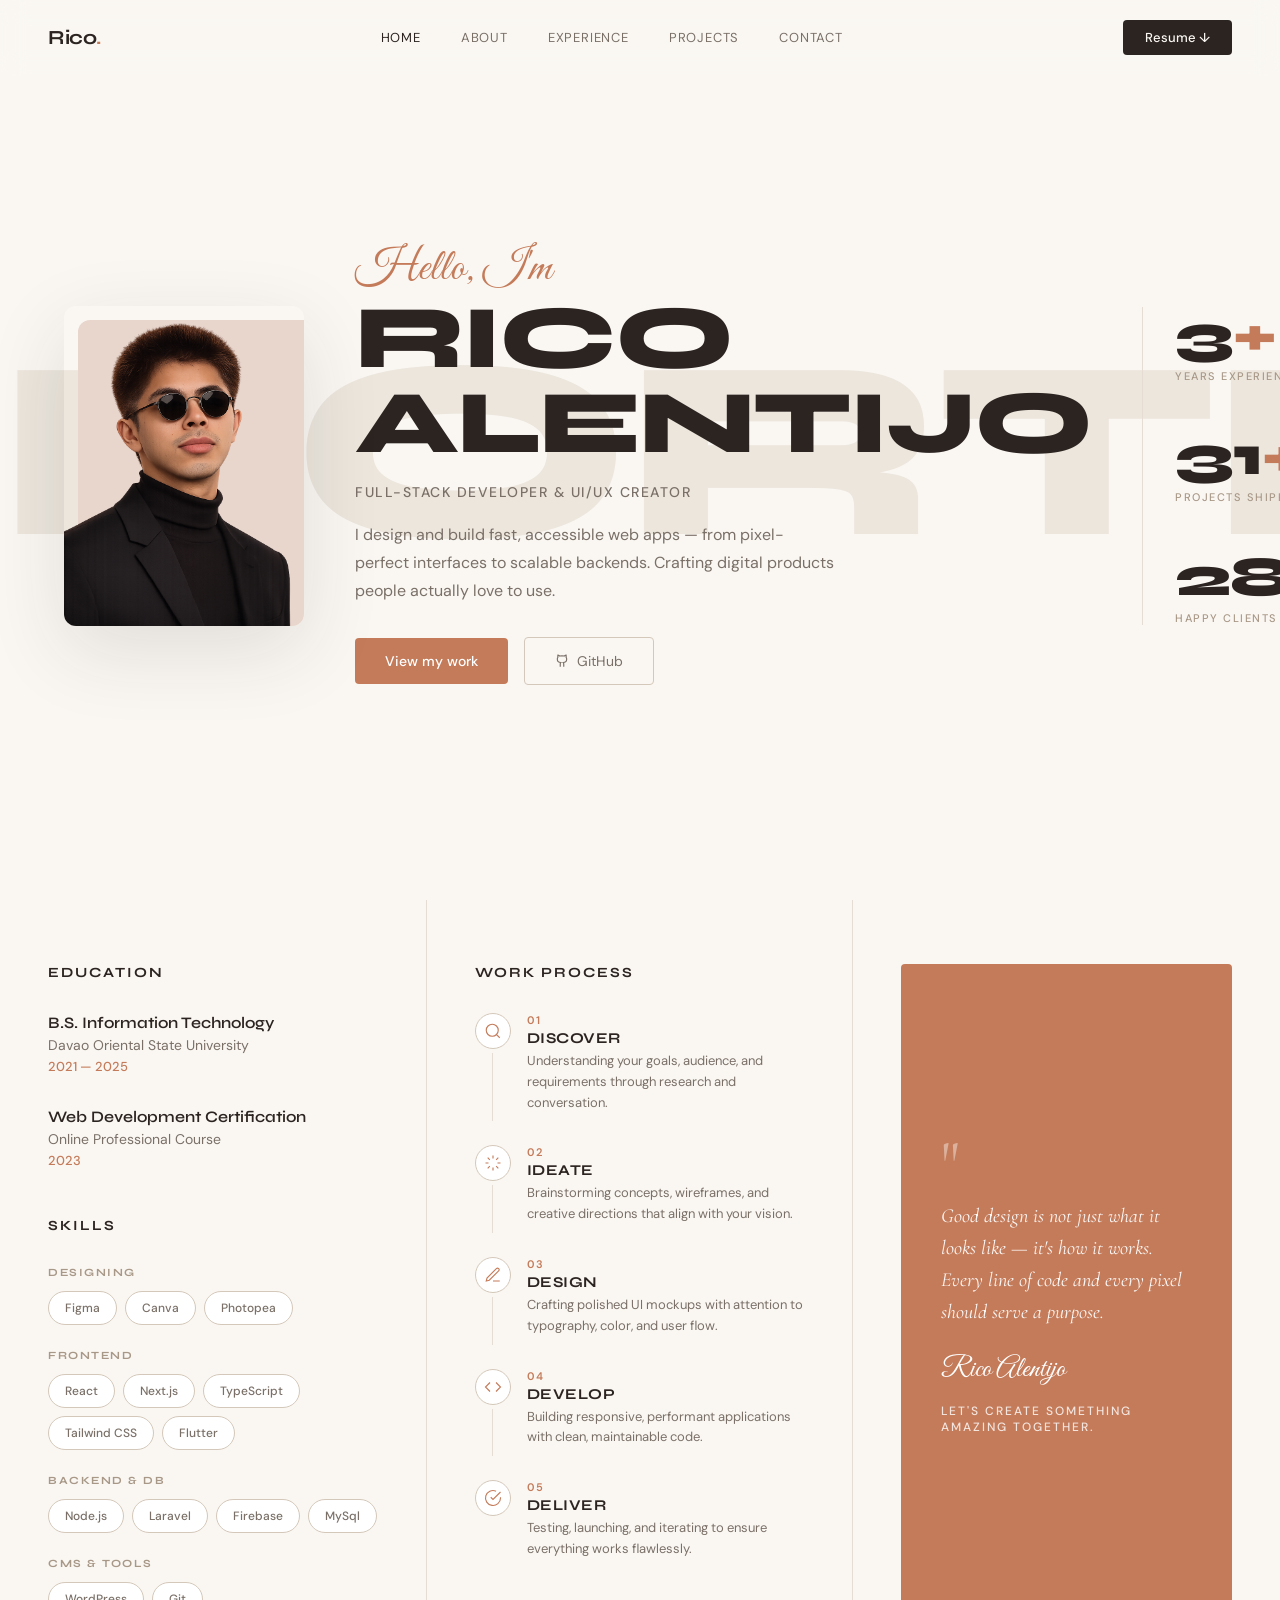
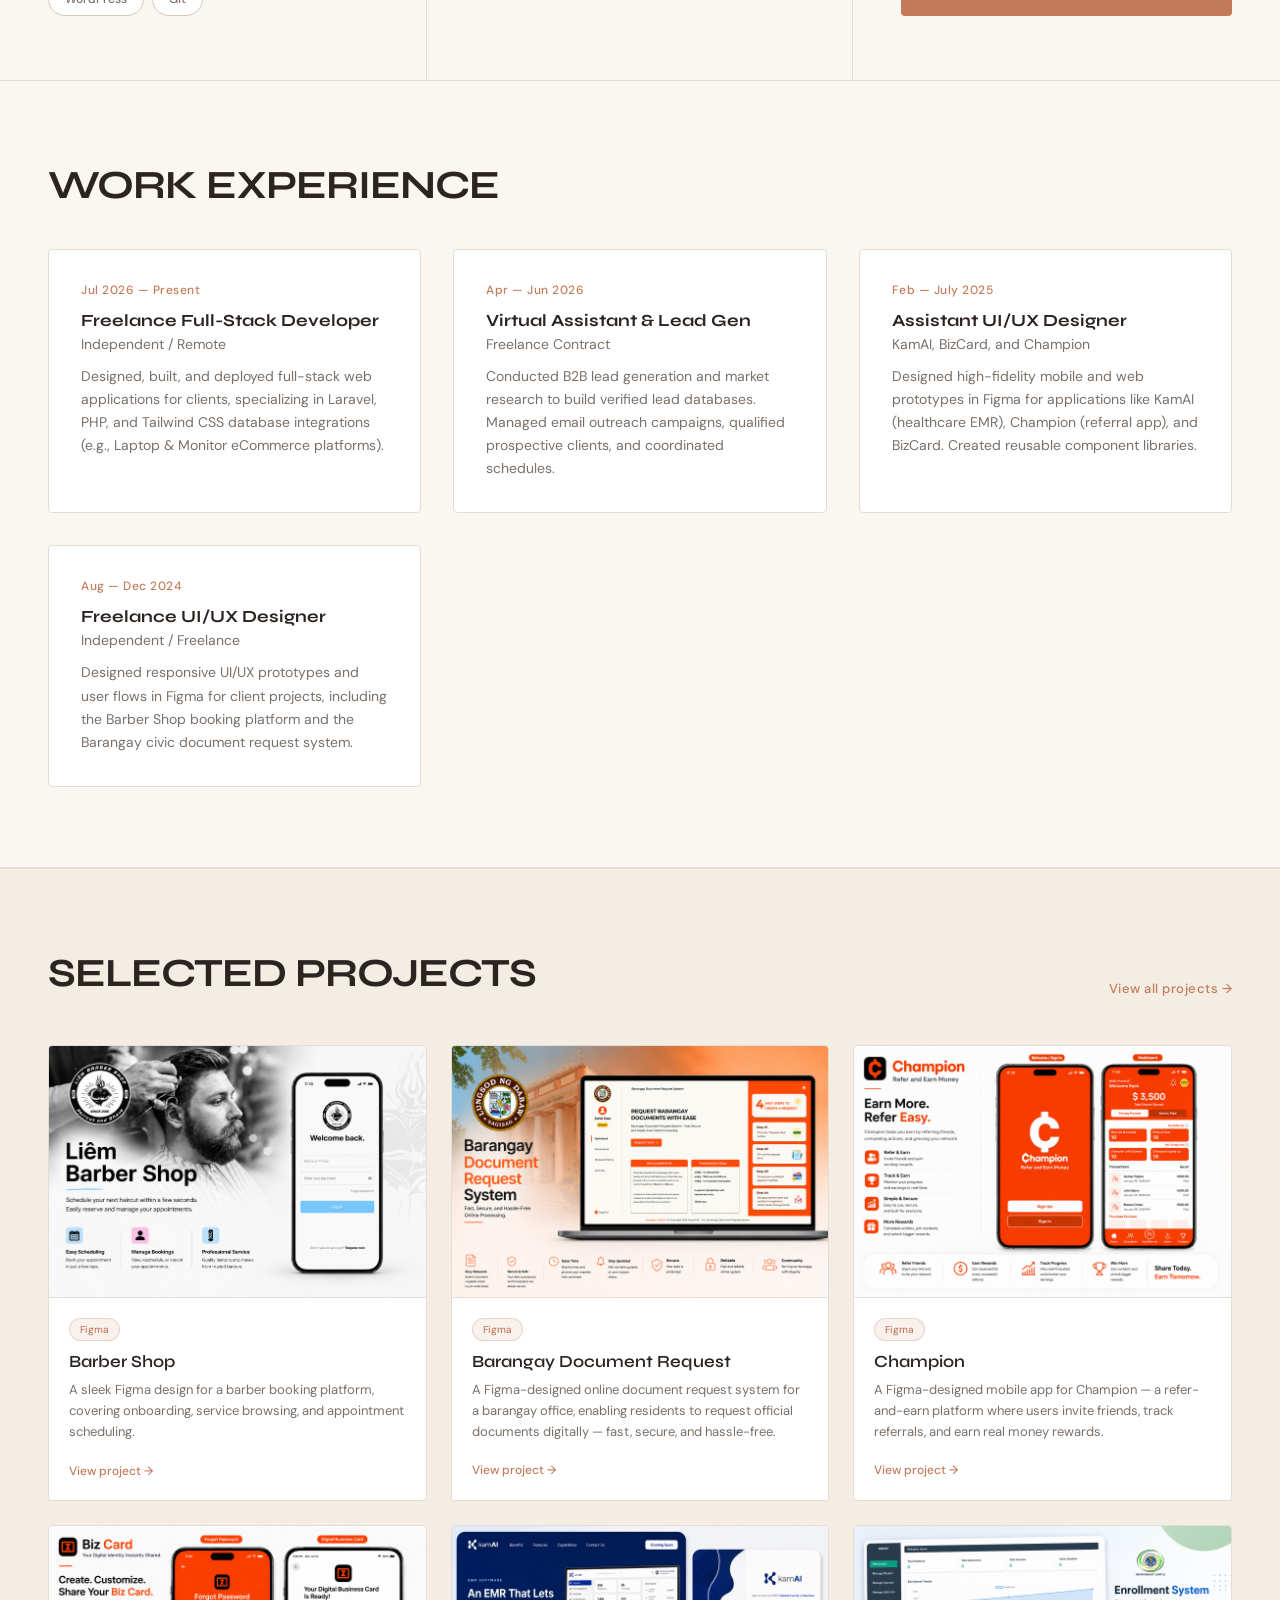
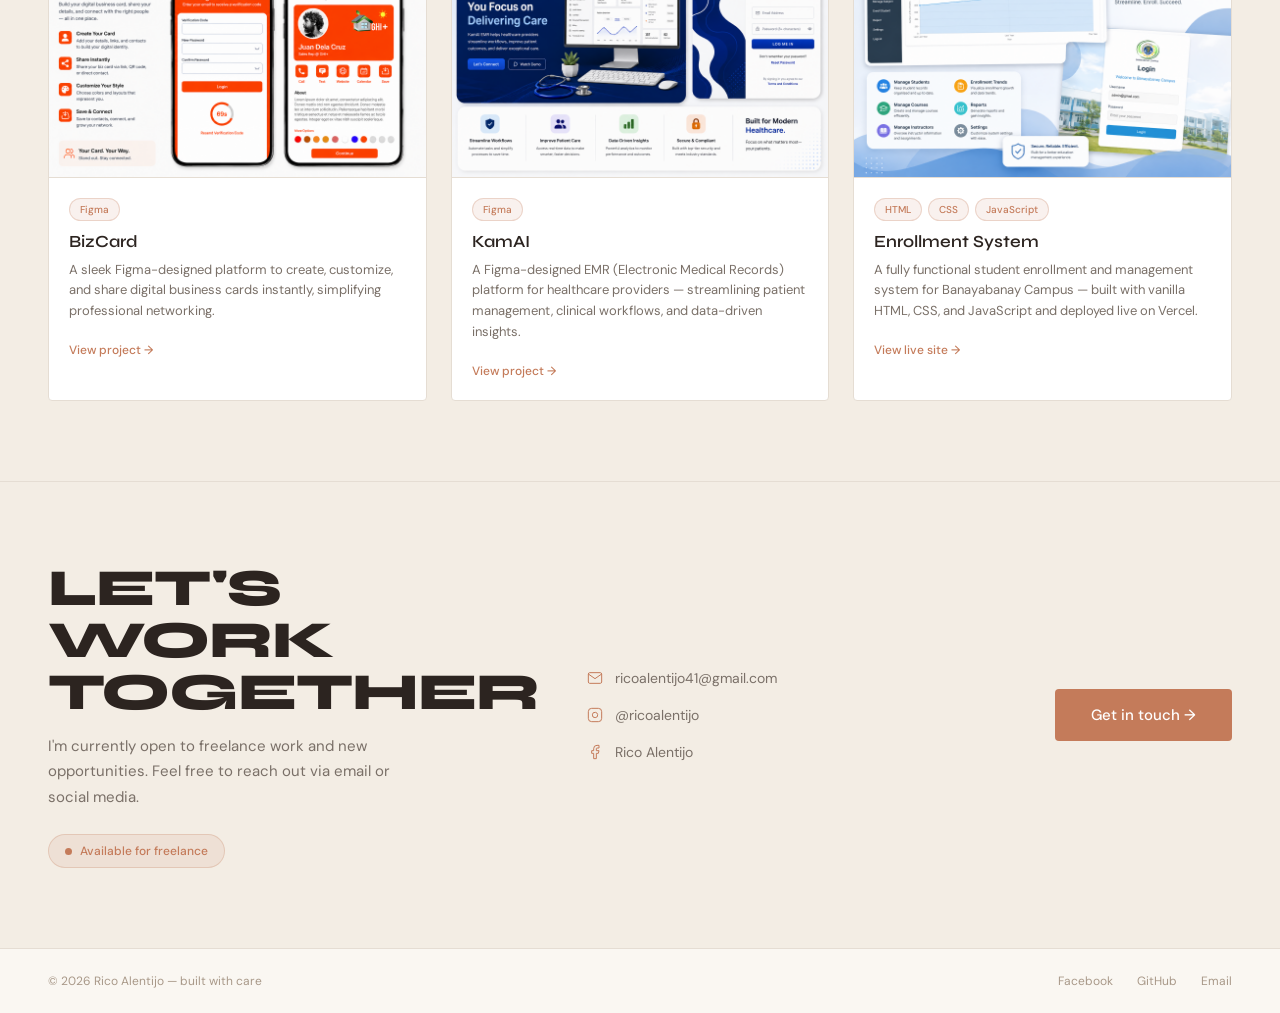
==== commit 6cf6ef65: "minor" ====
--- a/index.html
+++ b/index.html
@@ -308,7 +308,7 @@
         <h2 class="section-title">Work Experience</h2>
         <div class="experience-cards">
           <div class="exp-card">
-            <div class="exp-date">Jan 2026 — Present</div>
+            <div class="exp-date">Jul 2026 — Present</div>
             <div class="exp-role">Freelance Full-Stack Developer</div>
             <div class="exp-company">Independent / Remote</div>
             <p class="exp-desc">
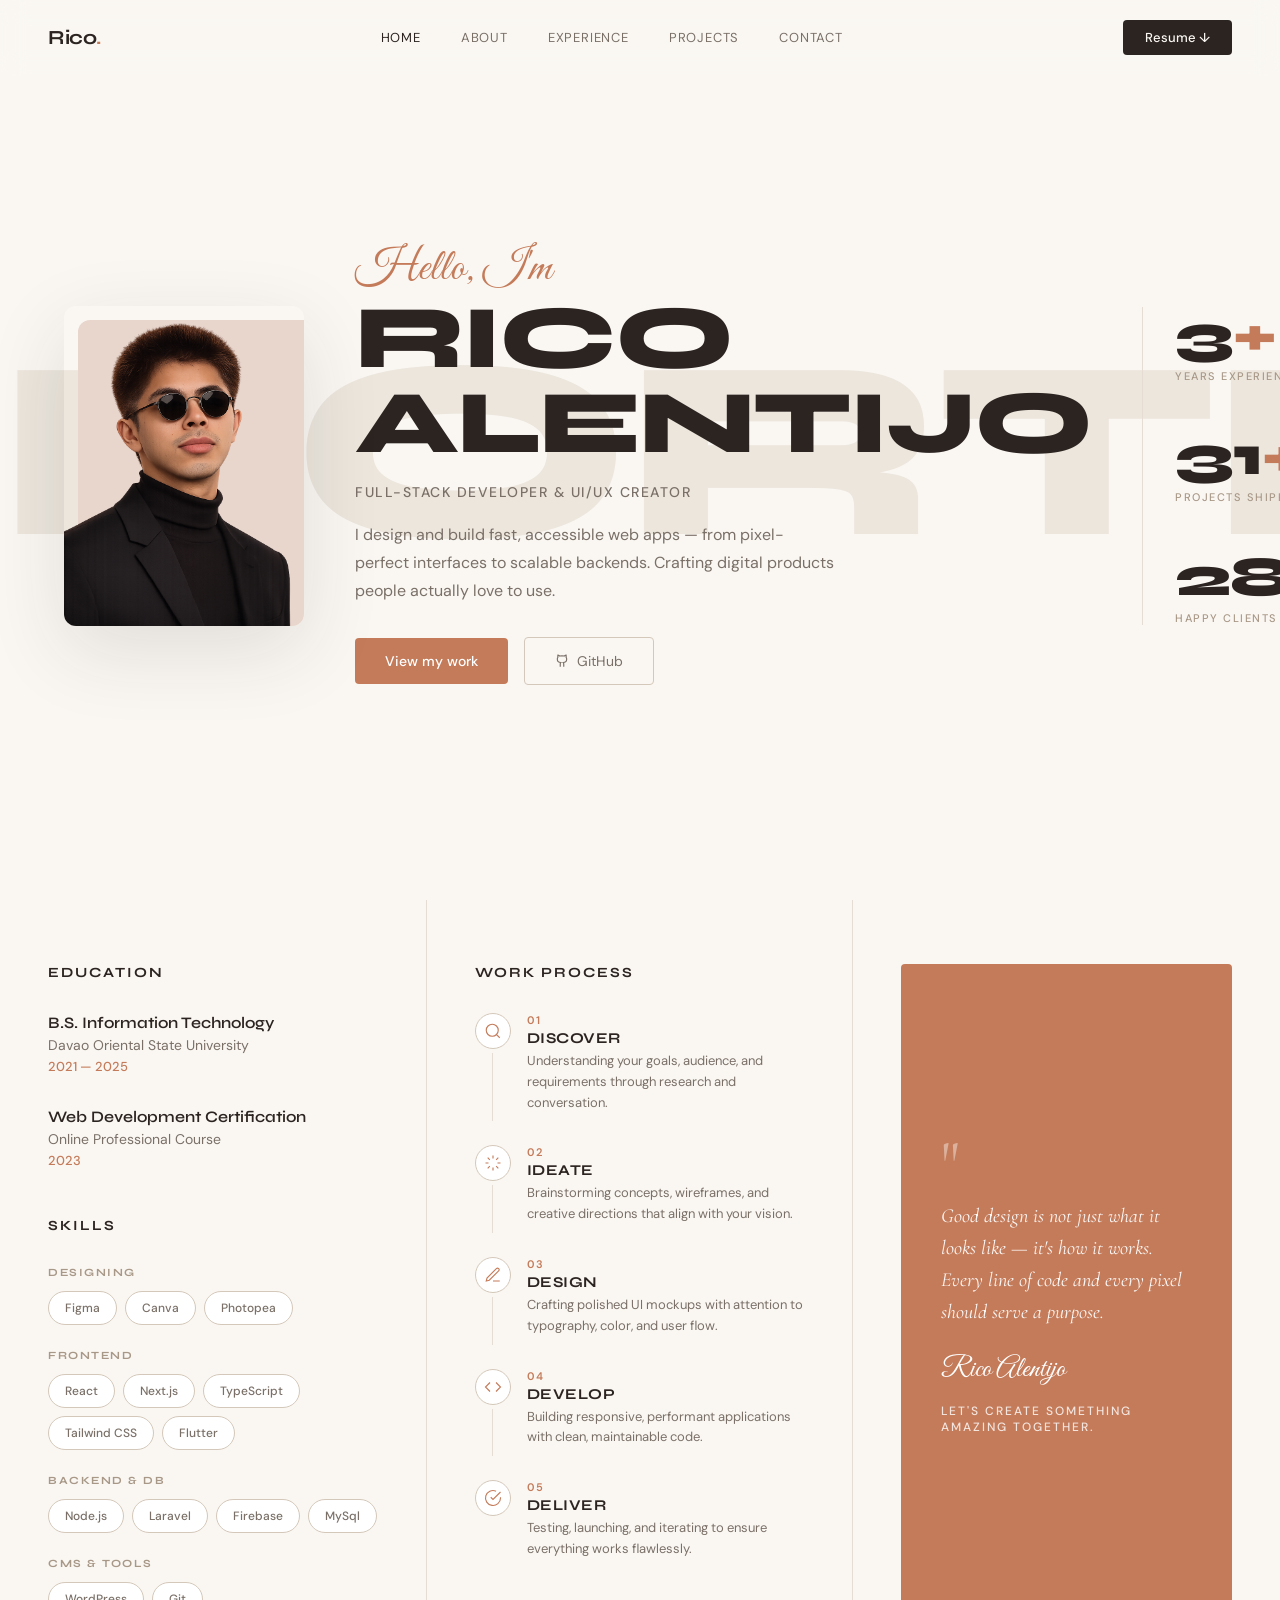
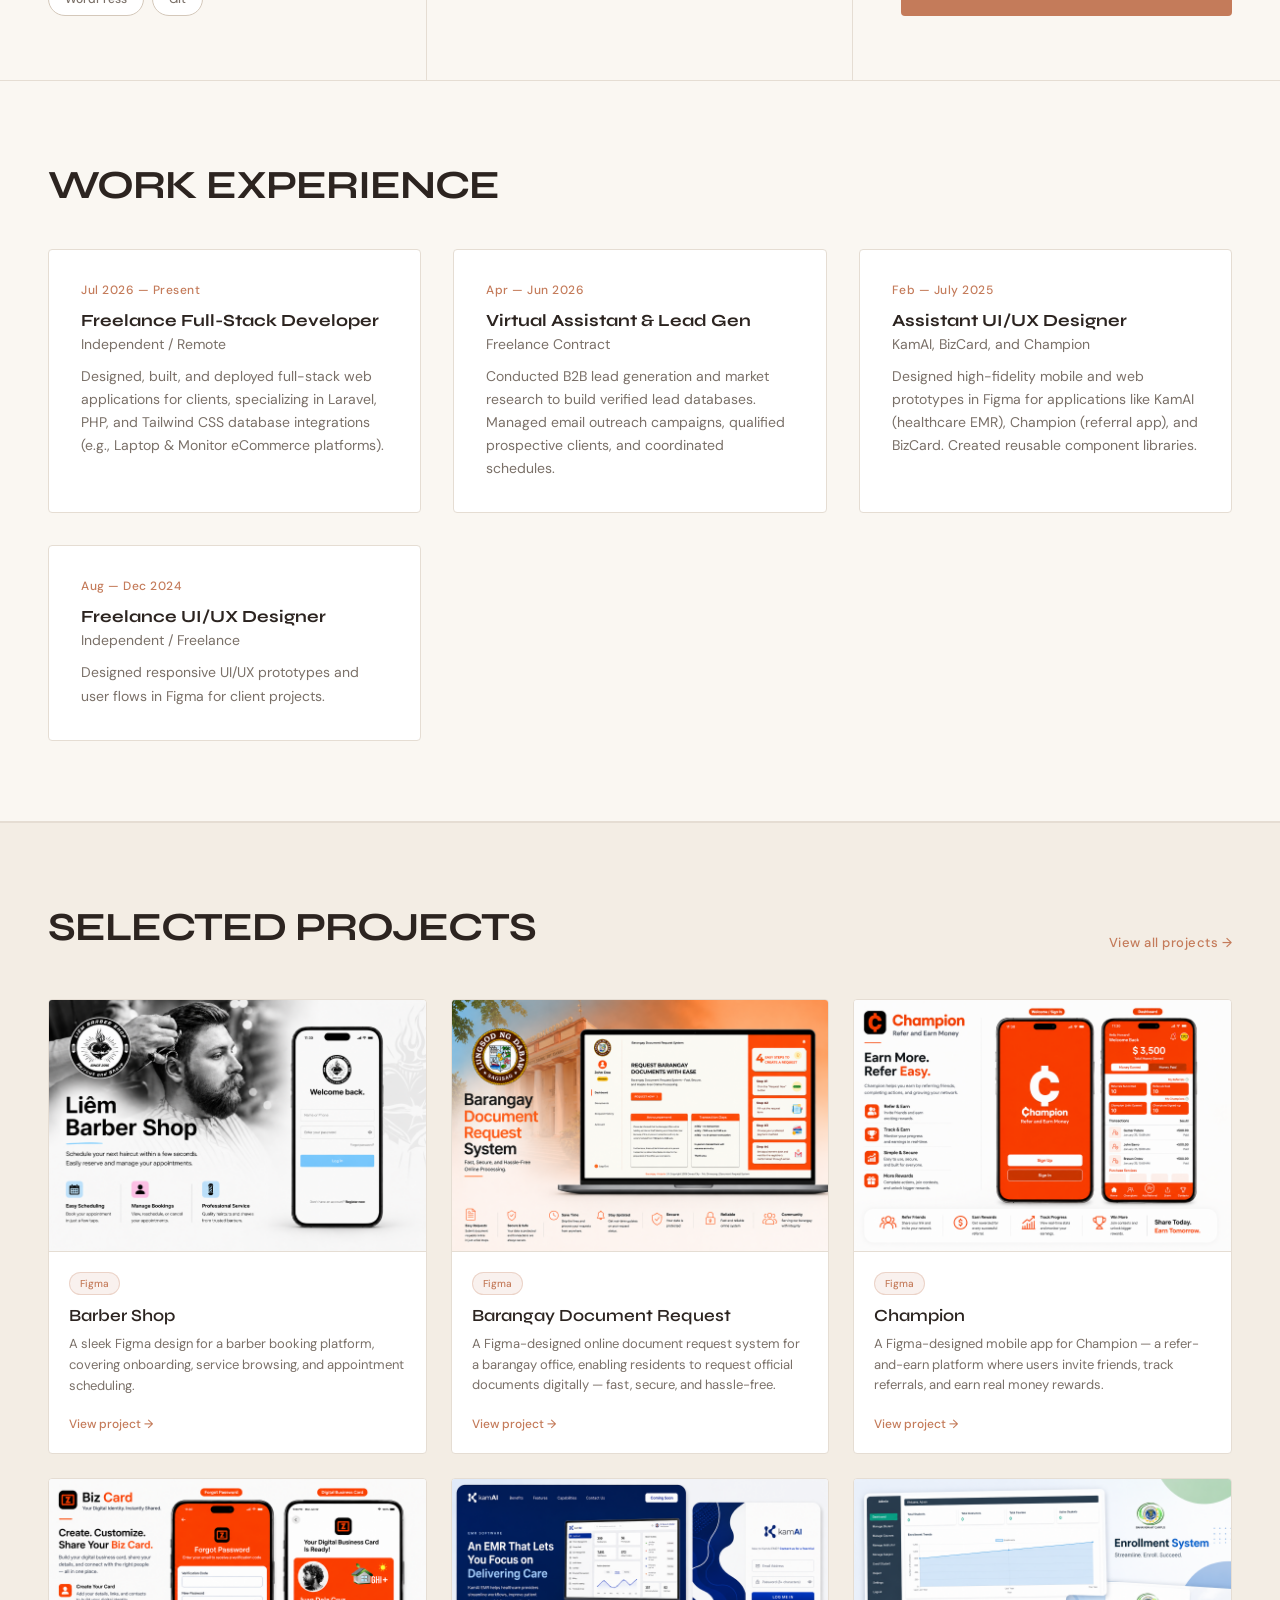
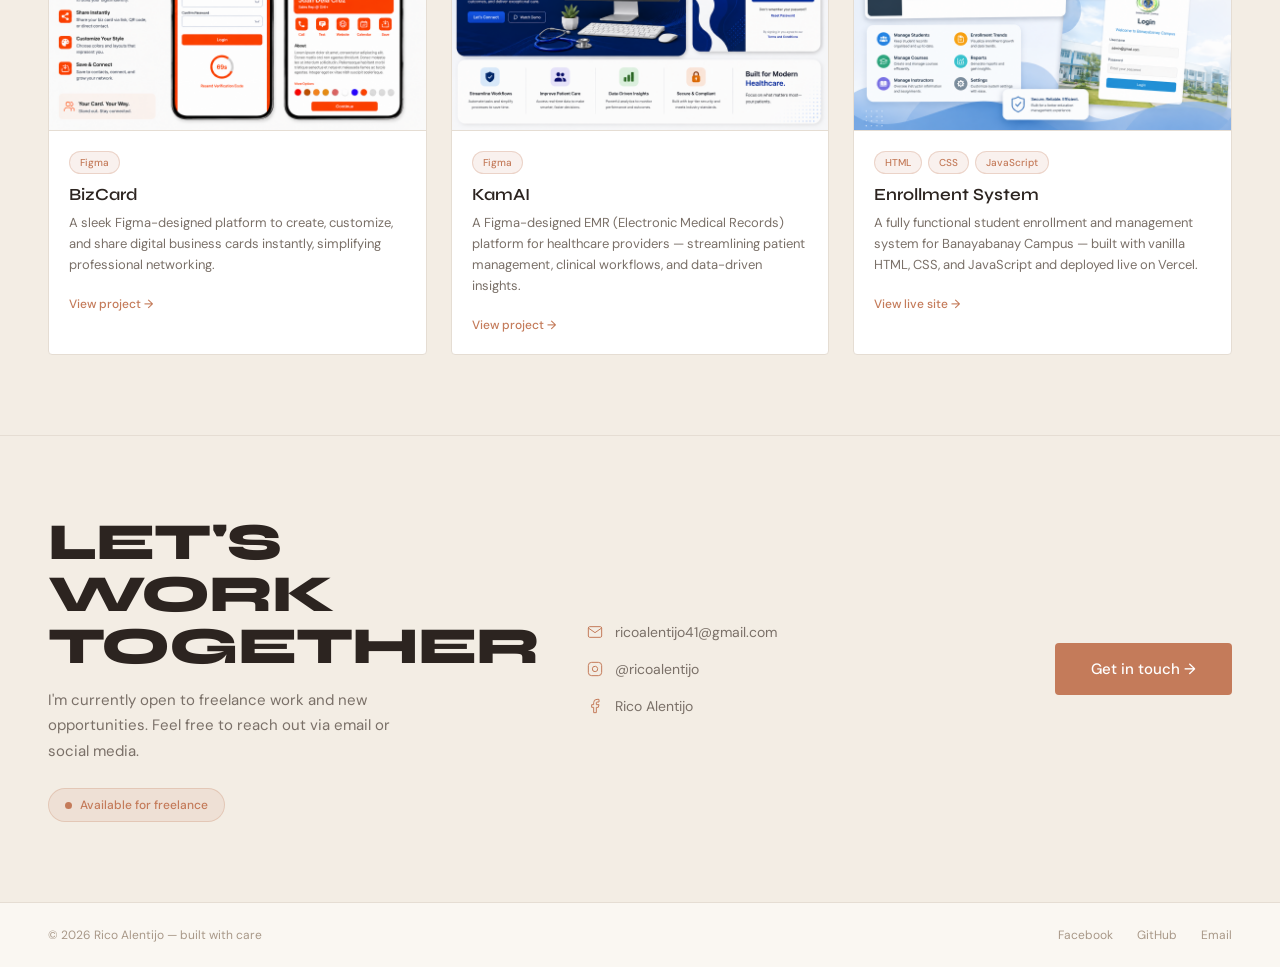
==== commit 6140d2b3: "minor issue" ====
--- a/index.html
+++ b/index.html
@@ -343,8 +343,7 @@
             <div class="exp-company">Independent / Freelance</div>
             <p class="exp-desc">
               Designed responsive UI/UX prototypes and user flows in Figma for
-              client projects, including the Barber Shop booking platform and
-              the Barangay civic document request system.
+              client projects.
             </p>
           </div>
         </div>
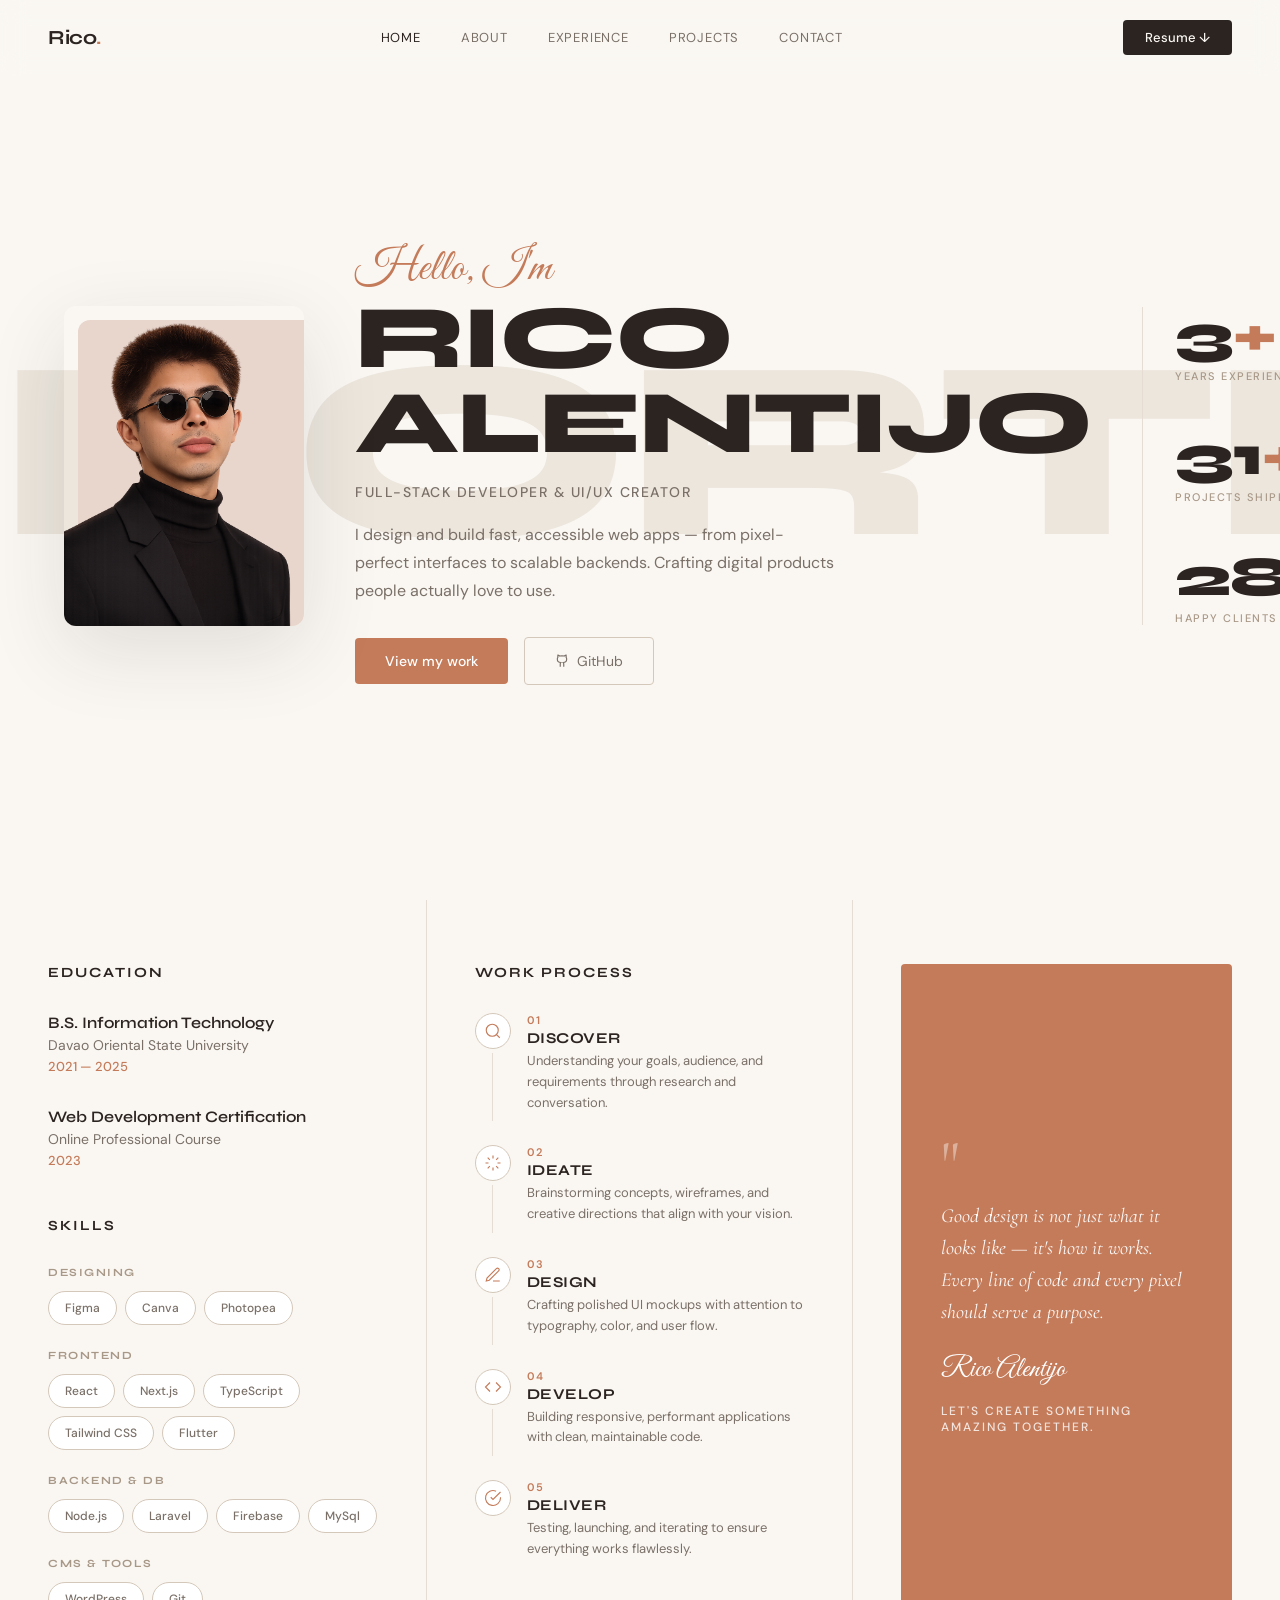
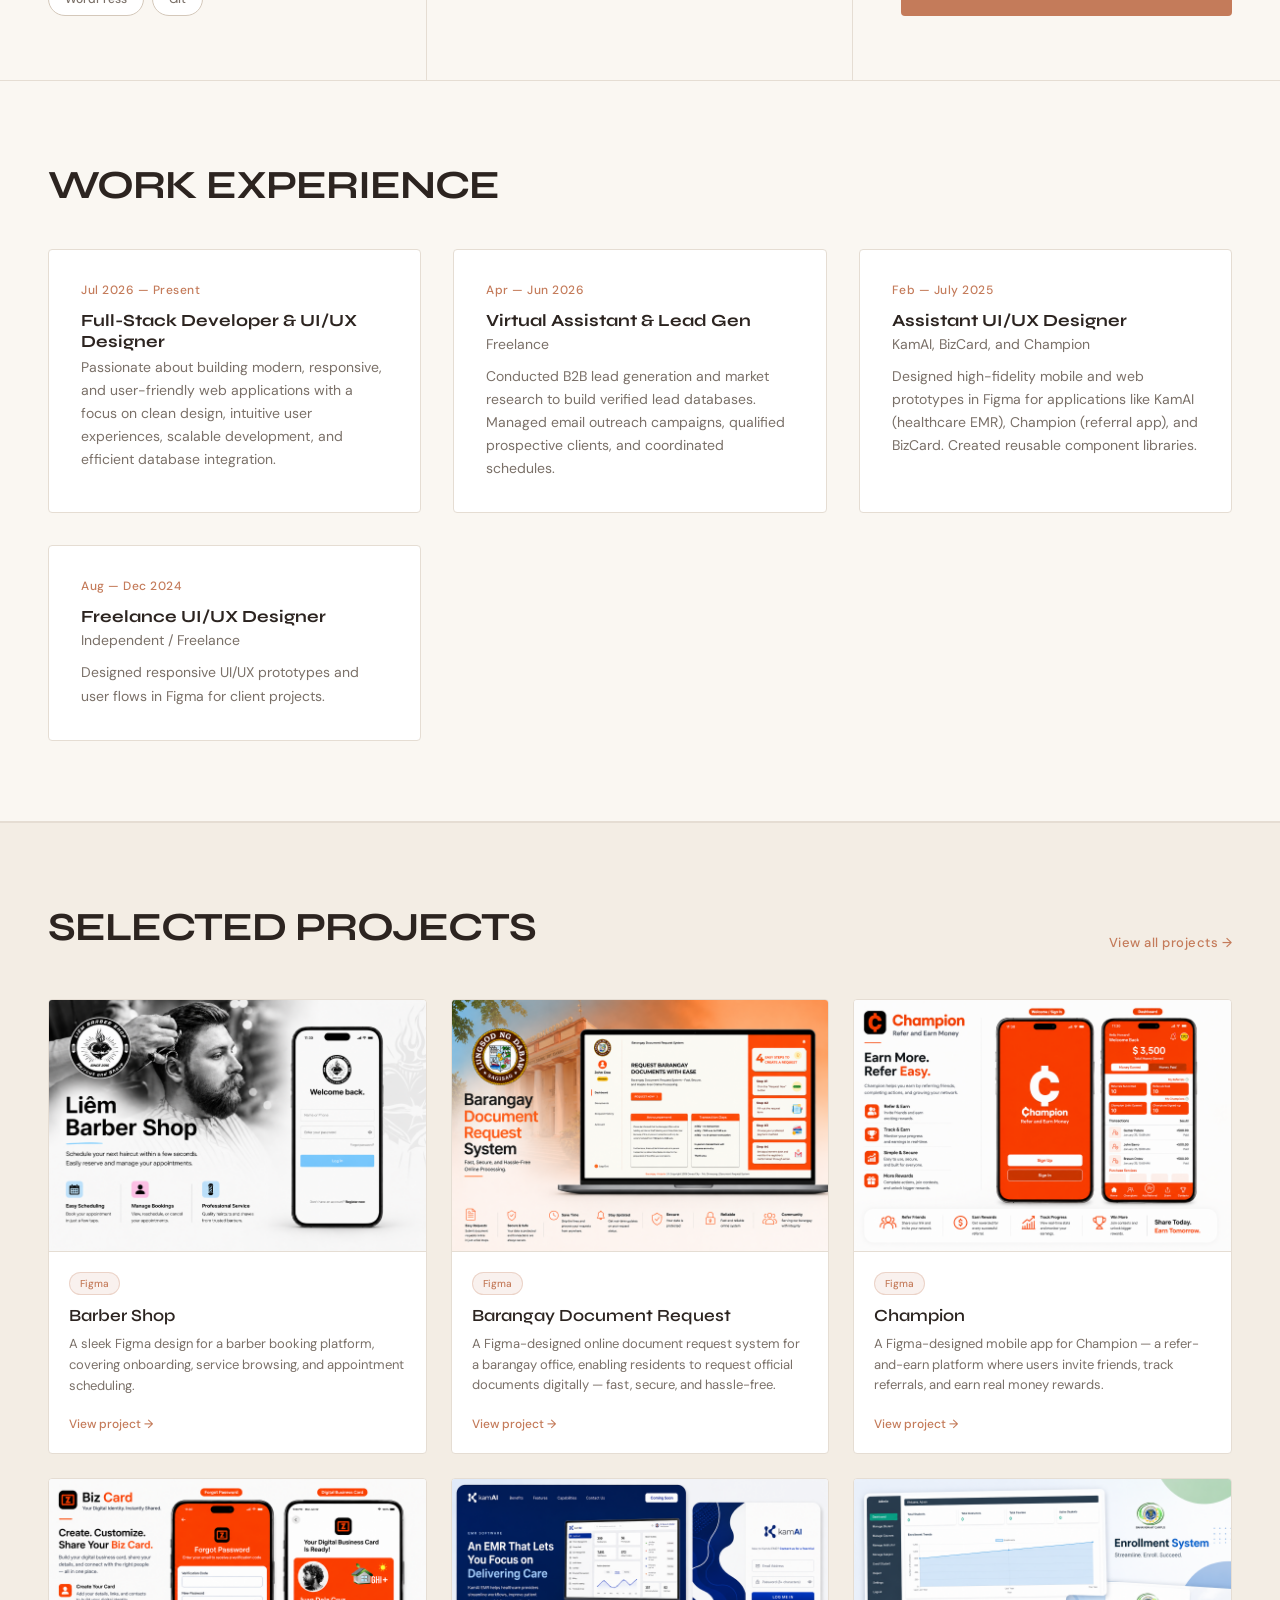
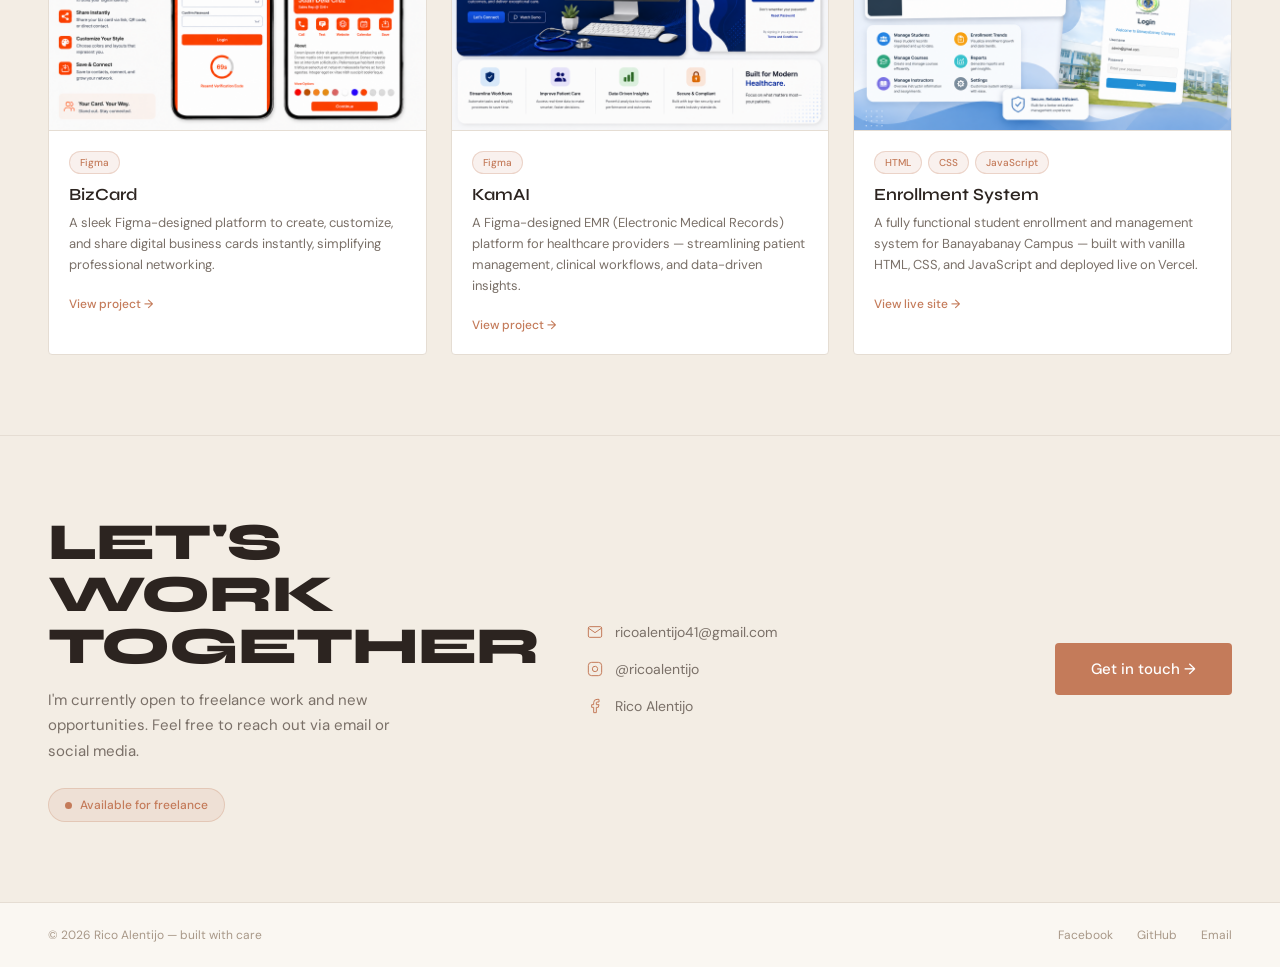
==== commit 5a82d419: "htodf" ====
--- a/index.html
+++ b/index.html
@@ -309,18 +309,17 @@
         <div class="experience-cards">
           <div class="exp-card">
             <div class="exp-date">Jul 2026 — Present</div>
-            <div class="exp-role">Freelance Full-Stack Developer</div>
-            <div class="exp-company">Independent / Remote</div>
+            <div class="exp-role">Full-Stack Developer &amp; UI/UX Designer</div>
             <p class="exp-desc">
-              Designed, built, and deployed full-stack web applications for
-              clients, specializing in Laravel, PHP, and Tailwind CSS database
-              integrations (e.g., Laptop &amp; Monitor eCommerce platforms).
+              Passionate about building modern, responsive, and user-friendly web
+              applications with a focus on clean design, intuitive user experiences,
+              scalable development, and efficient database integration.
             </p>
           </div>
           <div class="exp-card">
             <div class="exp-date">Apr — Jun 2026</div>
             <div class="exp-role">Virtual Assistant &amp; Lead Gen</div>
-            <div class="exp-company">Freelance Contract</div>
+            <div class="exp-company">Freelance</div>
             <p class="exp-desc">
               Conducted B2B lead generation and market research to build
               verified lead databases. Managed email outreach campaigns,
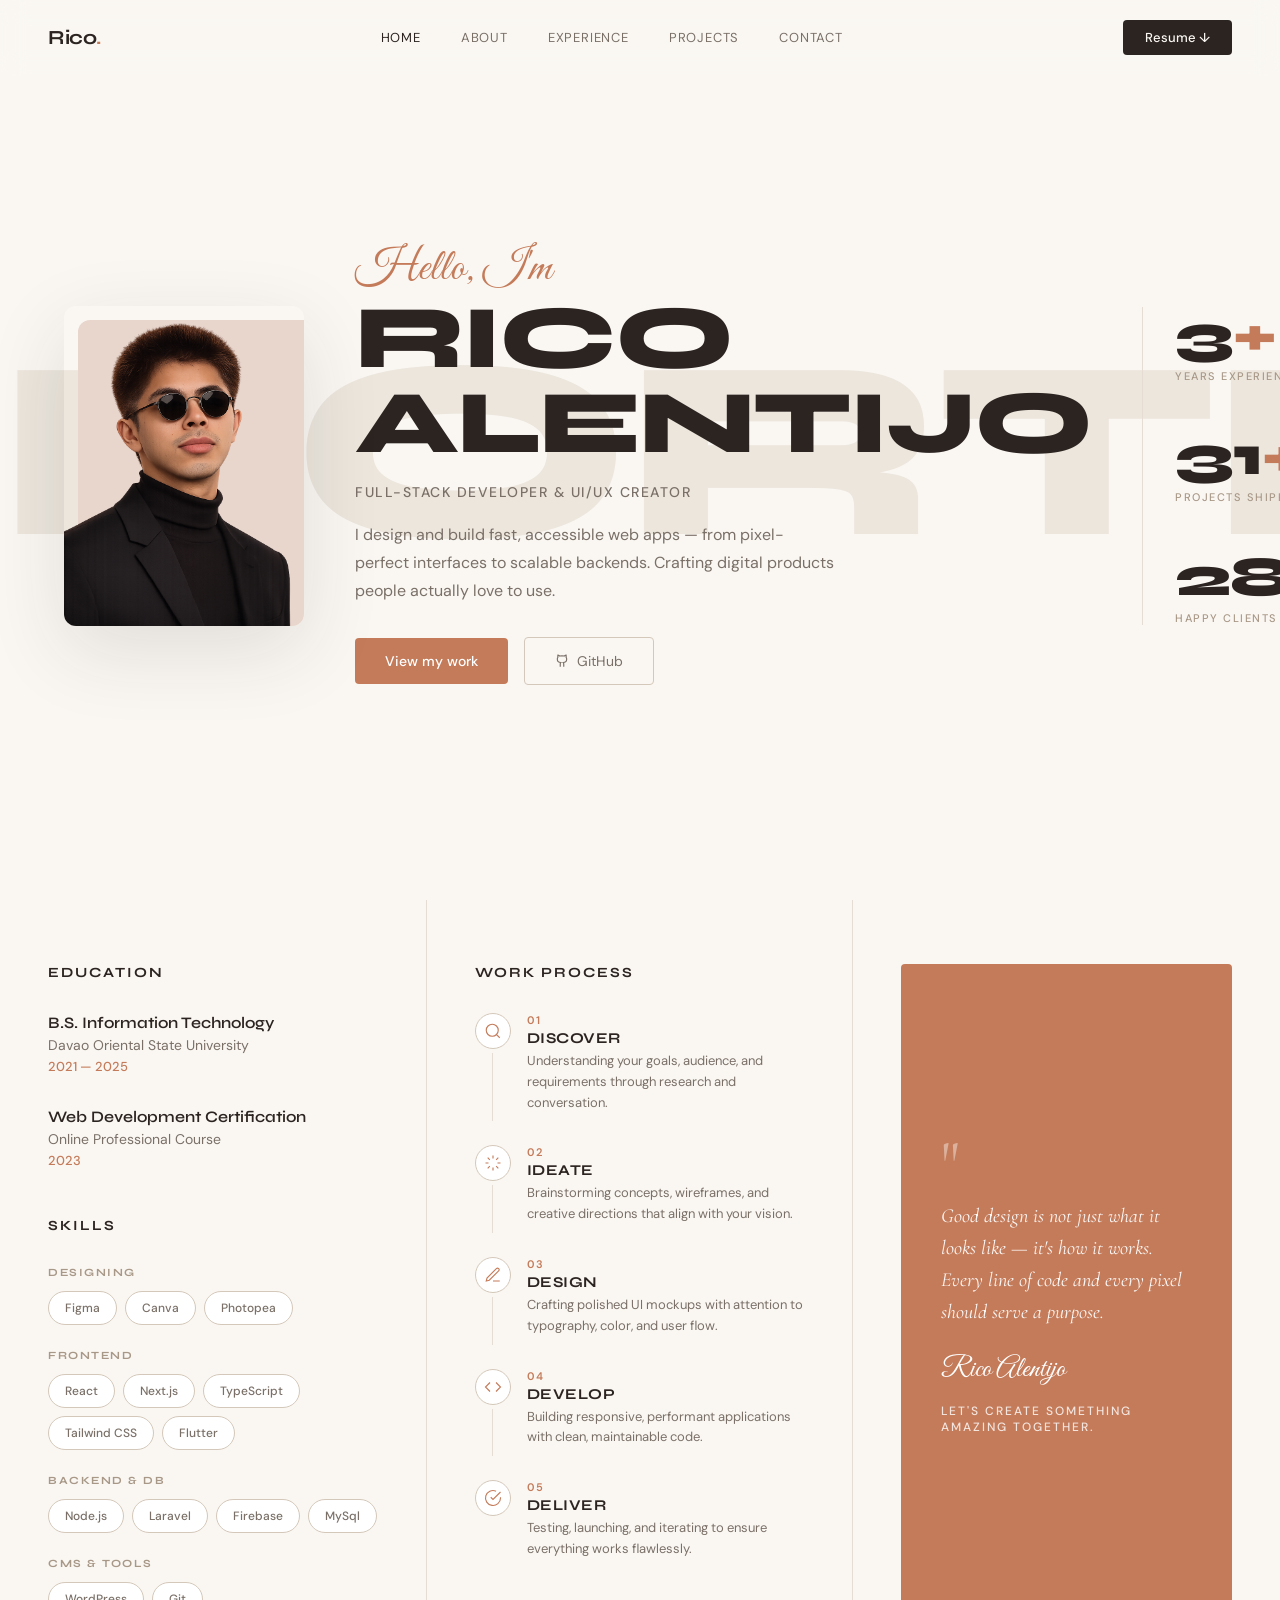
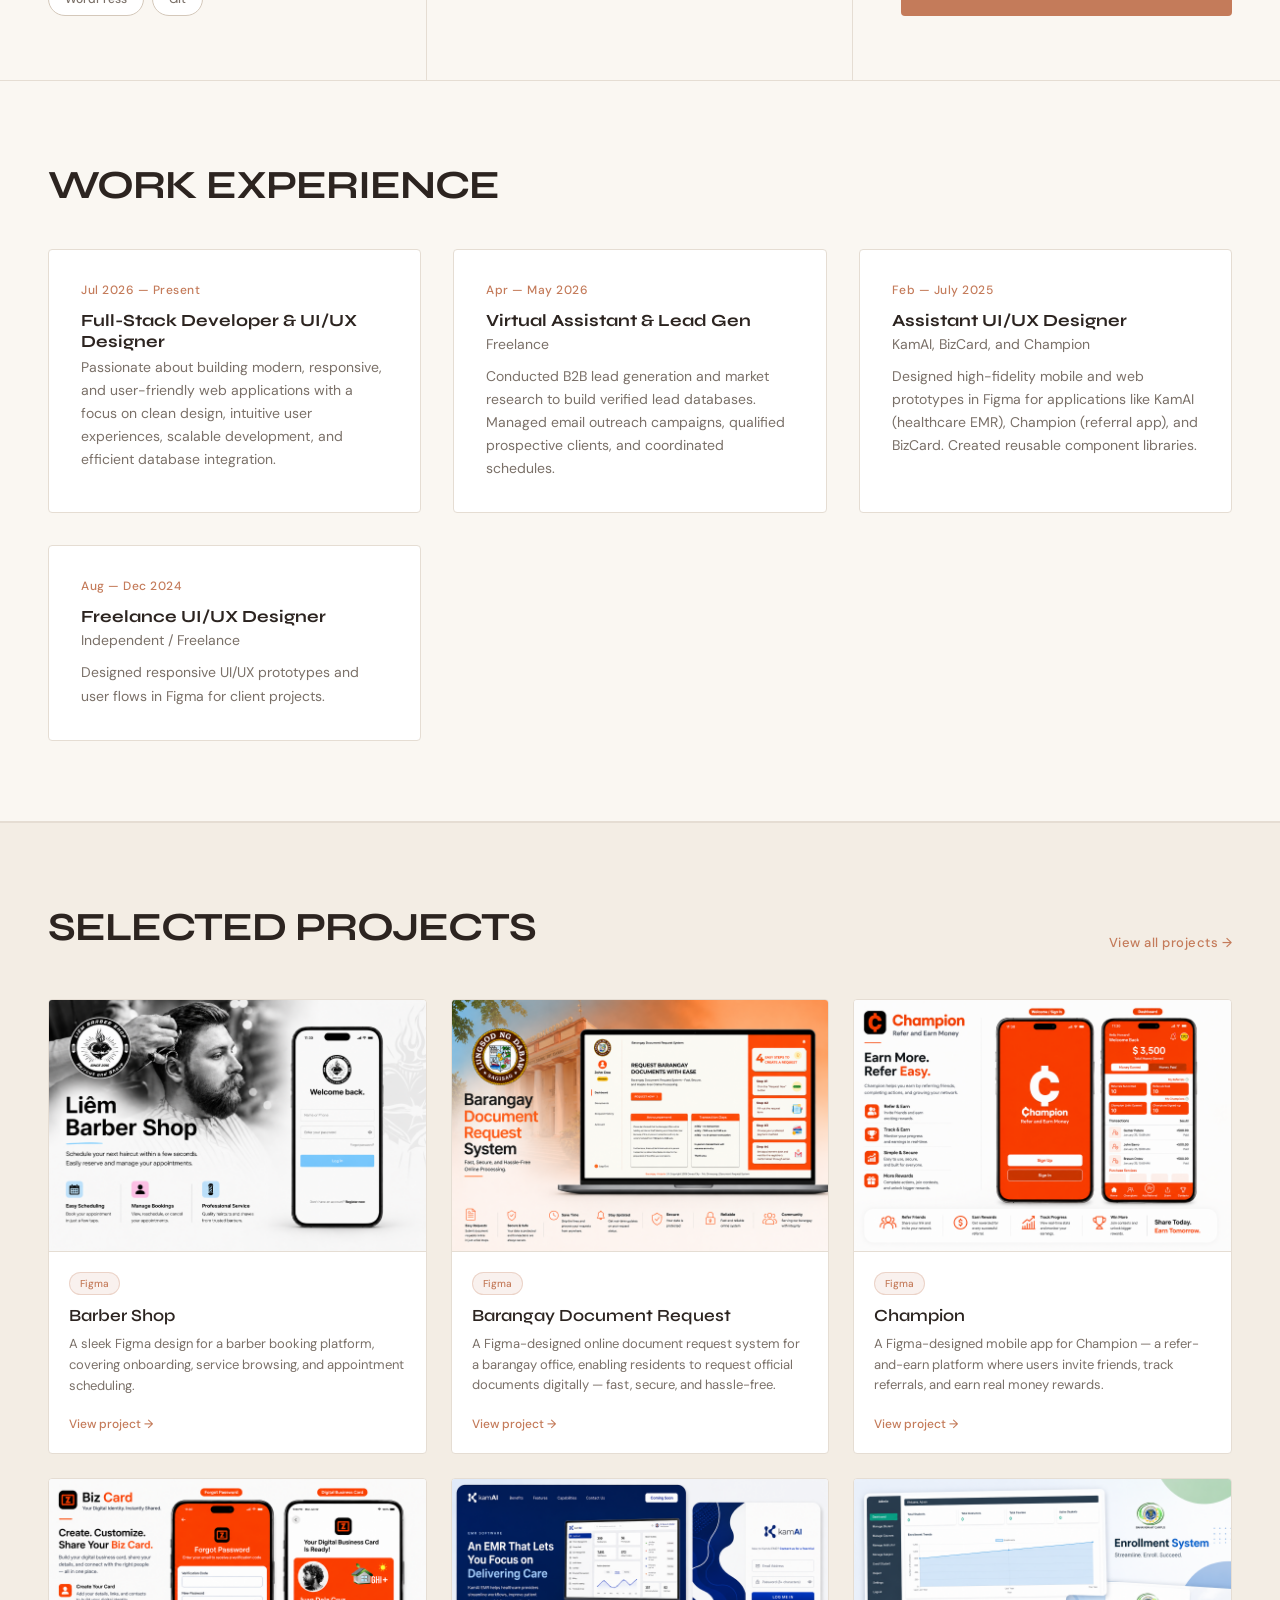
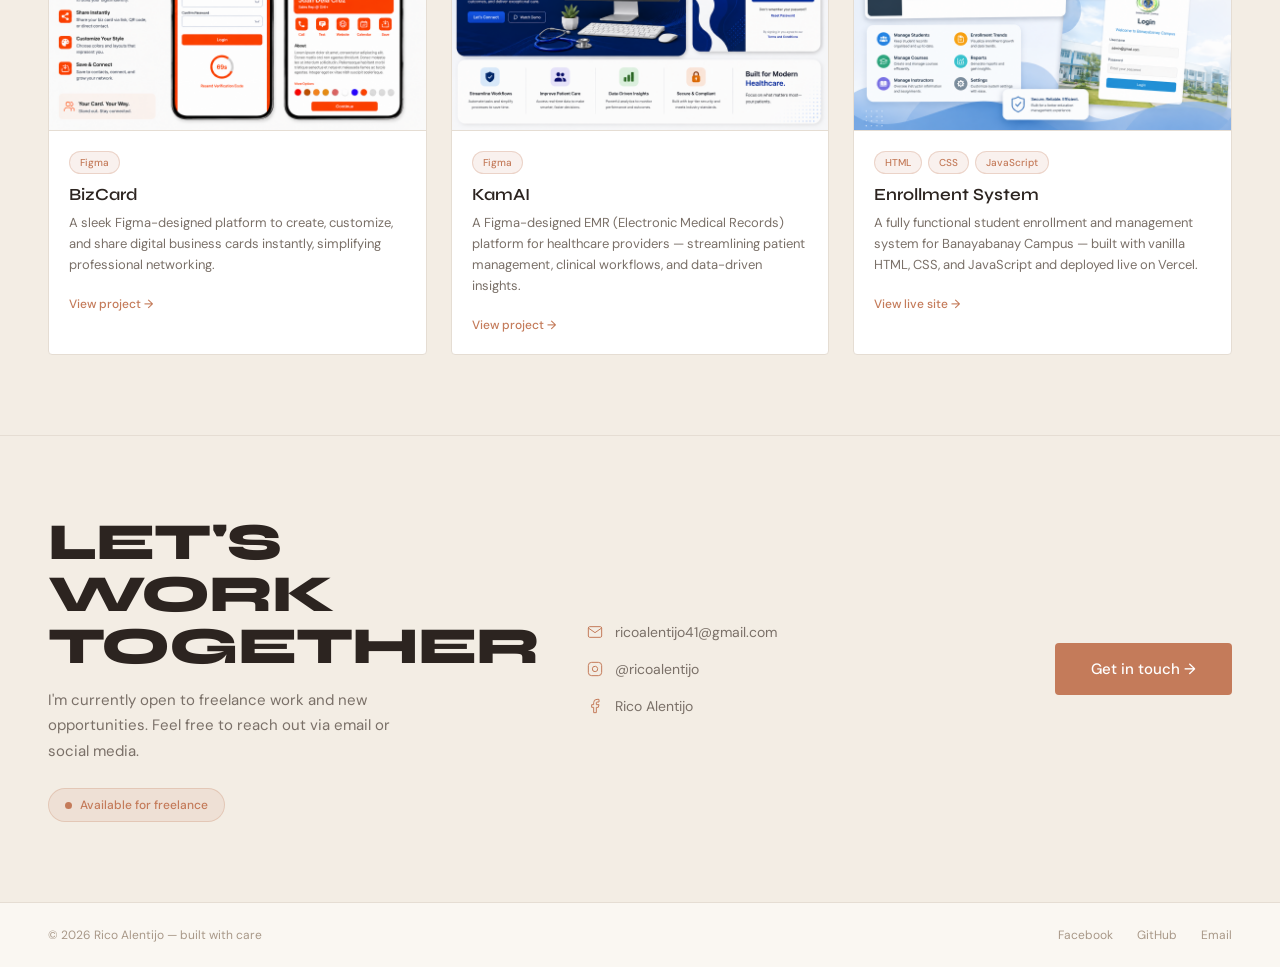
==== commit d54bb3df: "final" ====
--- a/index.html
+++ b/index.html
@@ -309,15 +309,18 @@
         <div class="experience-cards">
           <div class="exp-card">
             <div class="exp-date">Jul 2026 — Present</div>
-            <div class="exp-role">Full-Stack Developer &amp; UI/UX Designer</div>
+            <div class="exp-role">
+              Full-Stack Developer &amp; UI/UX Designer
+            </div>
             <p class="exp-desc">
-              Passionate about building modern, responsive, and user-friendly web
-              applications with a focus on clean design, intuitive user experiences,
-              scalable development, and efficient database integration.
+              Passionate about building modern, responsive, and user-friendly
+              web applications with a focus on clean design, intuitive user
+              experiences, scalable development, and efficient database
+              integration.
             </p>
           </div>
           <div class="exp-card">
-            <div class="exp-date">Apr — Jun 2026</div>
+            <div class="exp-date">Apr — May 2026</div>
             <div class="exp-role">Virtual Assistant &amp; Lead Gen</div>
             <div class="exp-company">Freelance</div>
             <p class="exp-desc">
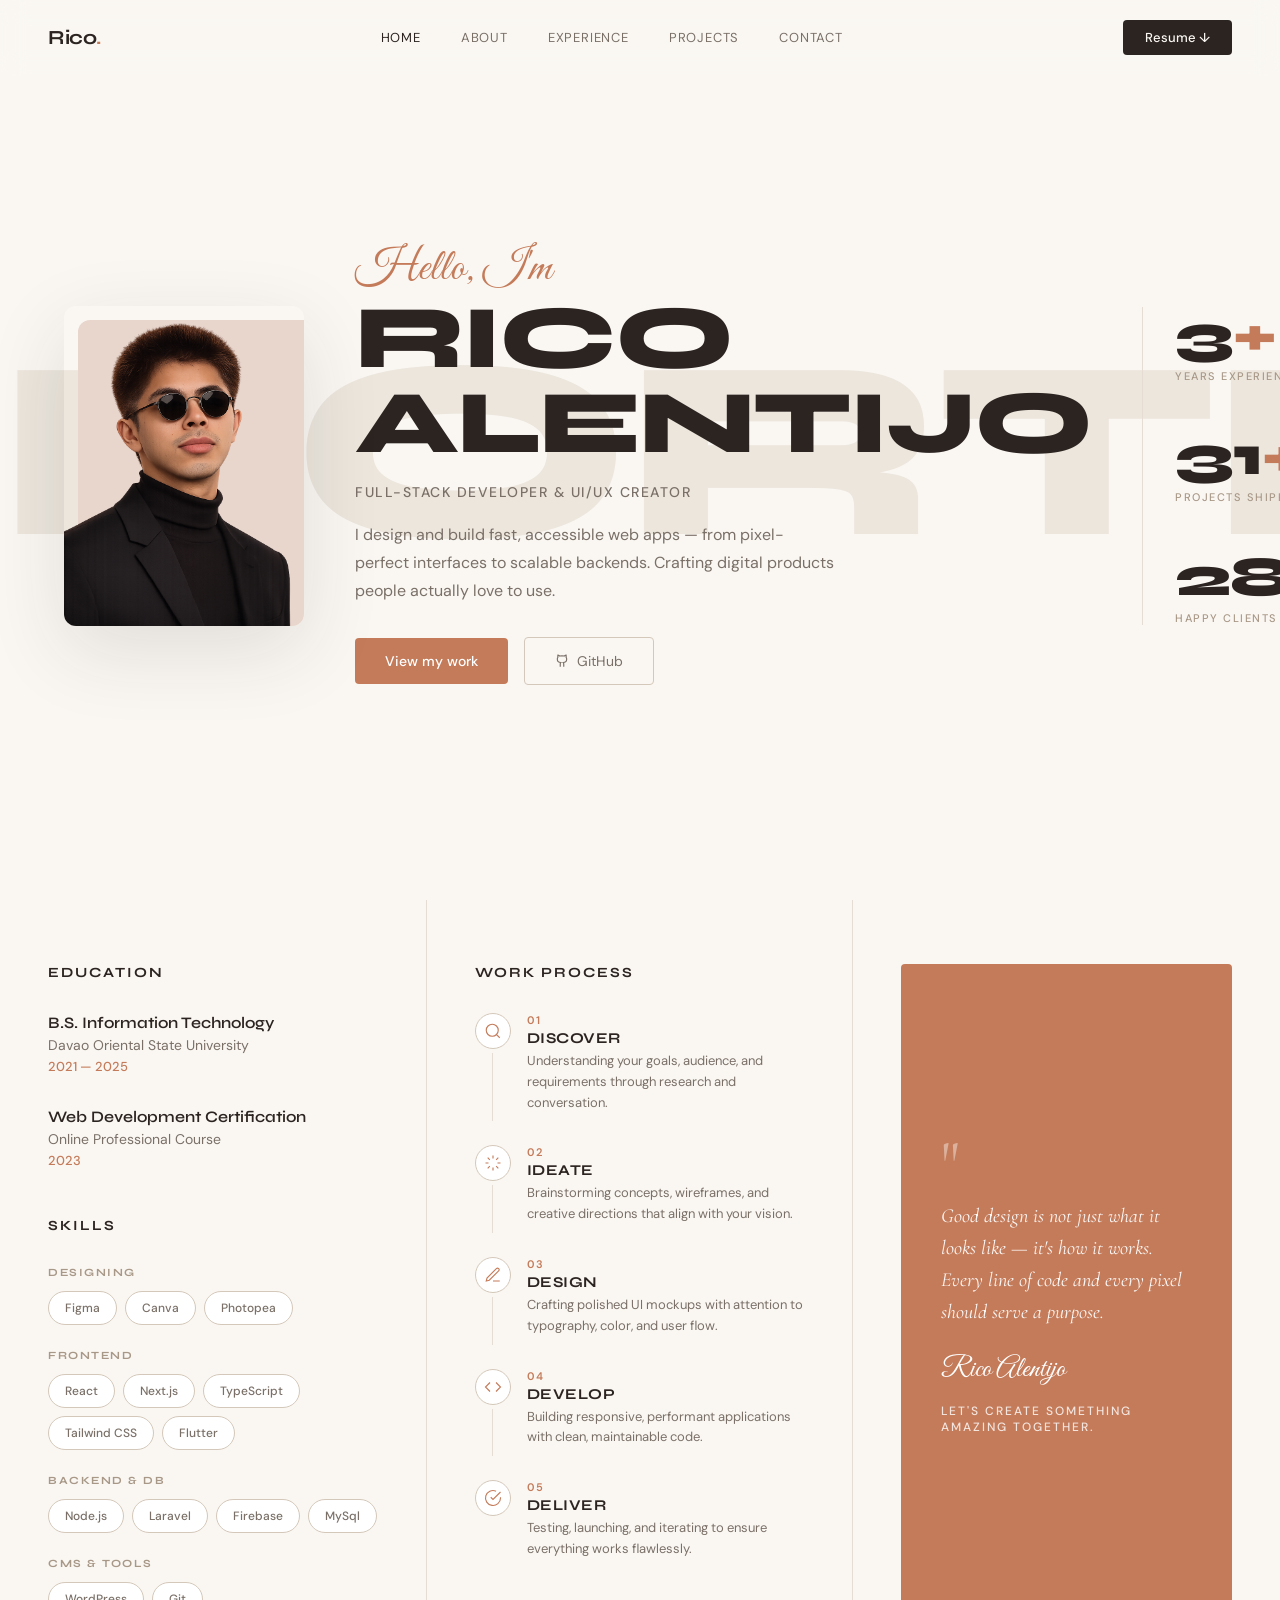
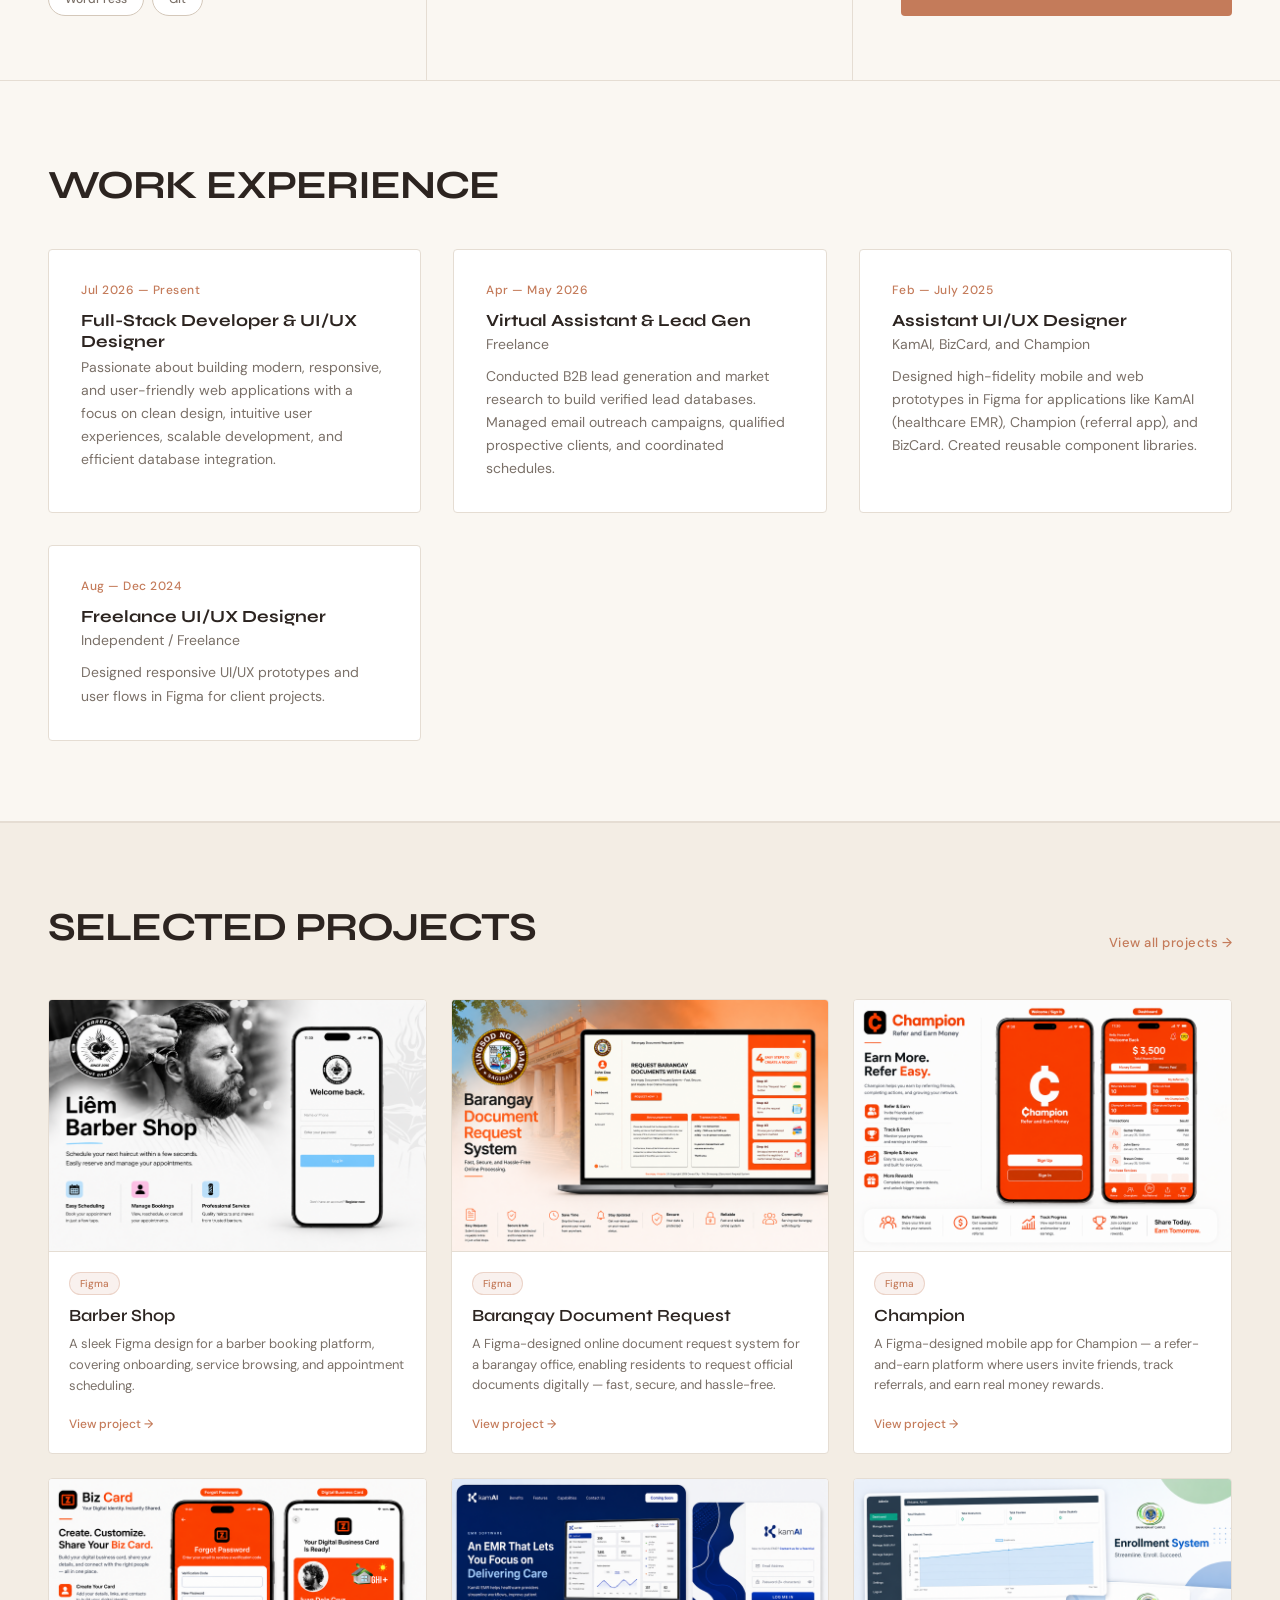
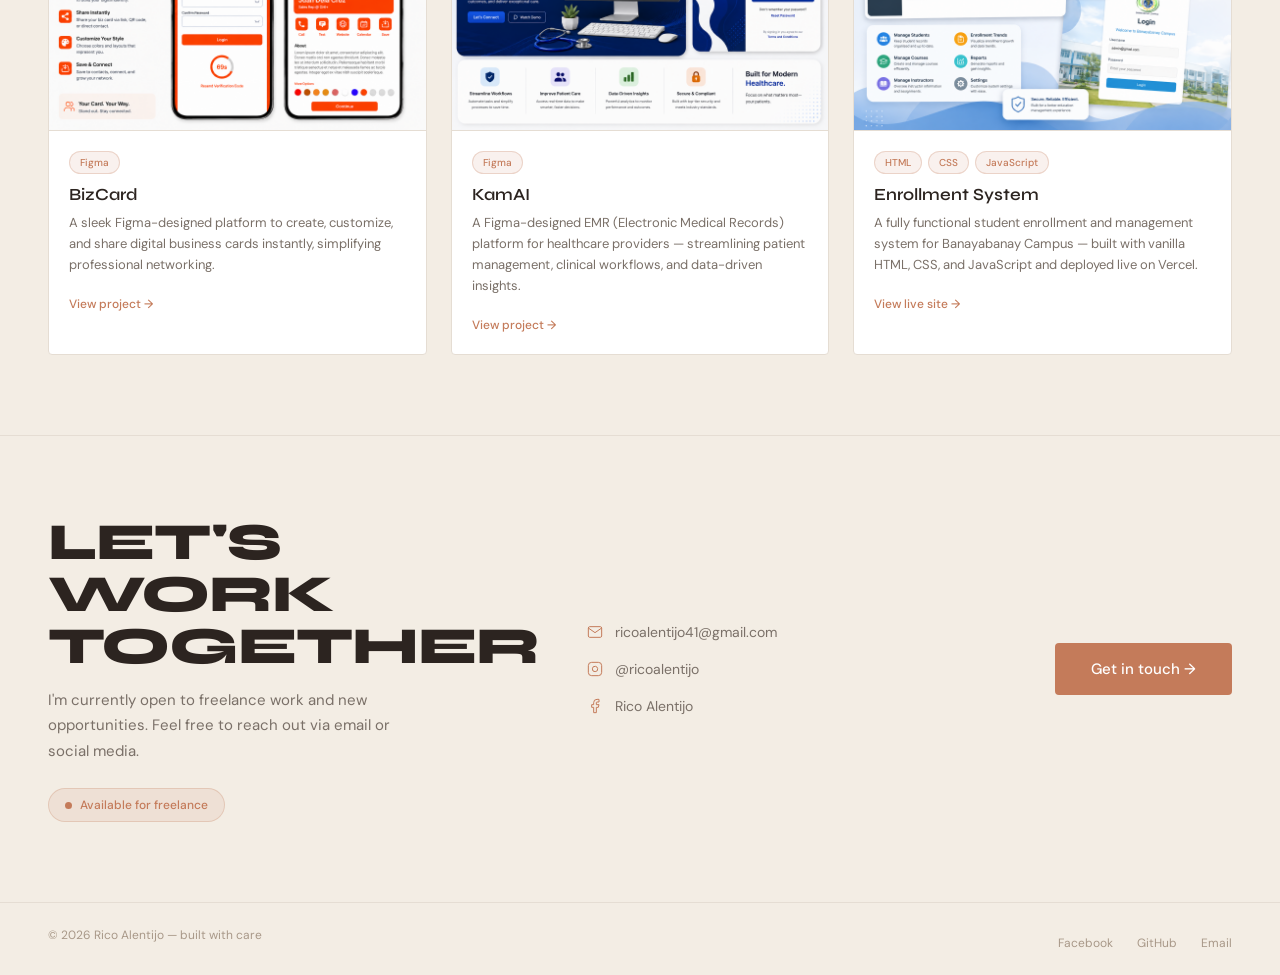
==== commit cdccac8b: "final" ====
--- a/index.html
+++ b/index.html
@@ -1,471 +1,369 @@
 <!doctype html>
 <html lang="en">
-  <head>
-    <meta charset="UTF-8" />
-    <meta name="viewport" content="width=device-width, initial-scale=1.0" />
-    <title>Rico Alentijo — Portfolio</title>
-    <link rel="preconnect" href="https://fonts.googleapis.com" />
-    <link rel="preconnect" href="https://fonts.gstatic.com" crossorigin />
-    <link
-      href="https://fonts.googleapis.com/css2?family=Cormorant+Garamond:ital,wght@0,300;0,400;1,400&family=DM+Sans:opsz,wght@9..40,300;400;500;600&family=Great+Vibes&family=Syne:wght@400;600;700;800&display=swap"
-      rel="stylesheet"
-    />
-    <link rel="stylesheet" href="css/styles.css" />
-  </head>
-
-  <body>
-    <div class="pf">
-      <nav>
-        <a href="#hero" class="nav-logo" data-nav="hero">Rico<span>.</span></a>
-        <div class="nav-links">
-          <a href="#hero" data-nav="hero">Home</a>
-          <a href="#about" data-nav="about">About</a>
-          <a href="#experience" data-nav="experience">Experience</a>
-          <a href="#work" data-nav="work">Projects</a>
-          <a href="#contact" data-nav="contact">Contact</a>
-        </div>
-        <button class="nav-cta">Resume ↓</button>
-        <button class="nav-hamburger" aria-label="Toggle menu">
-          <span></span><span></span><span></span>
-        </button>
-      </nav>
-
-      <div class="mobile-menu">
+
+<head>
+  <meta charset="UTF-8" />
+  <meta name="viewport" content="width=device-width, initial-scale=1.0" />
+  <title>Rico Alentijo — Portfolio</title>
+  <link rel="preconnect" href="https://fonts.googleapis.com" />
+  <link rel="preconnect" href="https://fonts.gstatic.com" crossorigin />
+  <link
+    href="https://fonts.googleapis.com/css2?family=Cormorant+Garamond:ital,wght@0,300;0,400;1,400&family=DM+Sans:opsz,wght@9..40,300;400;500;600&family=Great+Vibes&family=Syne:wght@400;600;700;800&display=swap"
+    rel="stylesheet" />
+  <link rel="stylesheet" href="css/styles.css" />
+</head>
+
+<body>
+  <div class="pf">
+    <nav>
+      <a href="#hero" class="nav-logo" data-nav="hero">Rico<span>.</span></a>
+      <div class="nav-links">
         <a href="#hero" data-nav="hero">Home</a>
         <a href="#about" data-nav="about">About</a>
         <a href="#experience" data-nav="experience">Experience</a>
         <a href="#work" data-nav="work">Projects</a>
-        <a href="#contact" data-nav="contact">Contact</a>
-        <button class="nav-cta">Resume ↓</button>
-      </div>
-
-      <!-- HERO -->
-      <section class="hero" id="hero">
-        <div class="hero-bg-text" aria-hidden="true">PORTFOLIO</div>
-        <div class="hero-inner">
-          <div class="hero-portrait-col">
-            <div class="hero-portrait">
-              <img
-                src="img/profile.png"
-                alt="Rico Alentijo"
-                class="hero-portrait-img"
-                onerror="
+        <a href="#connect" data-nav="connect">Contact</a>
+      </div>
+      <button class="nav-cta">Resume ↓</button>
+      <button class="nav-hamburger" aria-label="Toggle menu">
+        <span></span><span></span><span></span>
+      </button>
+    </nav>
+
+    <div class="mobile-menu">
+      <a href="#hero" data-nav="hero">Home</a>
+      <a href="#about" data-nav="about">About</a>
+      <a href="#experience" data-nav="experience">Experience</a>
+      <a href="#work" data-nav="work">Projects</a>
+      <a href="#connect" data-nav="connect">Contact</a>
+      <button class="nav-cta">Resume ↓</button>
+    </div>
+
+    <!-- HERO -->
+    <section class="hero" id="hero">
+      <div class="hero-bg-text" aria-hidden="true">PORTFOLIO</div>
+      <div class="hero-inner">
+        <div class="hero-portrait-col">
+          <div class="hero-portrait">
+            <img src="img/profile.png" alt="Rico Alentijo" class="hero-portrait-img" onerror="
                   this.classList.add('hidden');
                   this.parentElement.classList.add('no-photo');
-                "
-              />
-              <div class="portrait-fallback">
-                <span class="portrait-initials">RA</span>
-              </div>
-            </div>
-          </div>
-
-          <div class="hero-text-col">
-            <p class="hero-script">Hello, I'm</p>
-            <h1 class="hero-name">RICO<br />ALENTIJO</h1>
-            <p class="hero-role">Full-Stack Developer &amp; UI/UX Creator</p>
-            <p class="hero-bio">
-              I design and build fast, accessible web apps — from pixel-perfect
-              interfaces to scalable backends. Crafting digital products people
-              actually love to use.
-            </p>
-            <div class="hero-actions">
-              <button class="btn-primary" id="view-work-btn">
-                View my work
-              </button>
-              <a
-                href="https://github.com/XeinQt"
-                target="_blank"
-                rel="noopener noreferrer"
-                class="btn-ghost"
-              >
-                <svg
-                  width="14"
-                  height="14"
-                  viewBox="0 0 24 24"
-                  fill="none"
-                  stroke="currentColor"
-                  stroke-width="2"
-                >
-                  <path
-                    d="M15 22v-4a4.8 4.8 0 0 0-1-3.5c3 0 6-2 6-5.5.08-1.25-.27-2.48-1-3.5.28-1.15.28-2.35 0-3.5 0 0-1 0-3 1.5-2.64-.5-5.36-.5-8 0C6 2 5 2 5 2c-.3 1.15-.3 2.35 0 3.5A5.403 5.403 0 0 0 4 9c0 3.5 3 5.5 6 5.5-.39.49-.68 1.05-.85 1.65-.17.6-.22 1.23-.15 1.85v4"
-                  />
-                </svg>
-                GitHub
-              </a>
-            </div>
-          </div>
-
-          <div class="hero-stats-col">
-            <div class="hero-stat">
-              <div class="hero-stat-num">3<span>+</span></div>
-              <div class="hero-stat-label">Years Experience</div>
-            </div>
-            <div class="hero-stat">
-              <div class="hero-stat-num">31<span>+</span></div>
-              <div class="hero-stat-label">Projects Shipped</div>
-            </div>
-            <div class="hero-stat">
-              <div class="hero-stat-num">28<span>+</span></div>
-              <div class="hero-stat-label">Happy Clients</div>
-            </div>
-          </div>
-        </div>
-      </section>
-
-      <!-- THREE-COLUMN INFO GRID -->
-      <section class="info-grid" id="about">
-        <div class="info-col education-col">
-          <h3 class="info-heading">Education</h3>
-          <div class="edu-item">
-            <div class="edu-degree">B.S. Information Technology</div>
-            <div class="edu-school">Davao Oriental State University</div>
-            <div class="edu-date">2021 — 2025</div>
-          </div>
-          <div class="edu-item">
-            <div class="edu-degree">Web Development Certification</div>
-            <div class="edu-school">Online Professional Course</div>
-            <div class="edu-date">2023</div>
-          </div>
-
-          <h3 class="info-heading skills-heading">Skills</h3>
-          <div class="skills-category">
-            <h4 class="skills-category-title">Designing</h4>
-            <div class="skill-badges">
-              <span class="skill-badge">Figma</span>
-              <span class="skill-badge">Canva</span>
-              <span class="skill-badge">Photopea</span>
-            </div>
-          </div>
-
-          <div class="skills-category">
-            <h4 class="skills-category-title">Frontend</h4>
-            <div class="skill-badges">
-              <span class="skill-badge">React</span>
-              <span class="skill-badge">Next.js</span>
-              <span class="skill-badge">TypeScript</span>
-              <span class="skill-badge">Tailwind CSS</span>
-              <span class="skill-badge">Flutter</span>
-            </div>
-          </div>
-
-          <div class="skills-category">
-            <h4 class="skills-category-title">Backend &amp; DB</h4>
-            <div class="skill-badges">
-              <span class="skill-badge">Node.js</span>
-              <span class="skill-badge">Laravel</span>
-              <span class="skill-badge">Firebase</span>
-              <span class="skill-badge">MySql</span>
-            </div>
-          </div>
-
-          <div class="skills-category">
-            <h4 class="skills-category-title">CMS &amp; Tools</h4>
-            <div class="skill-badges">
-              <span class="skill-badge">WordPress</span>
-              <span class="skill-badge">Git</span>
-            </div>
-          </div>
-        </div>
-
-        <div class="info-col process-col" id="process">
-          <h3 class="info-heading">Work Process</h3>
-          <div class="process-steps">
-            <div class="process-step">
-              <div class="step-icon">
-                <svg
-                  width="18"
-                  height="18"
-                  viewBox="0 0 24 24"
-                  fill="none"
-                  stroke="currentColor"
-                  stroke-width="1.5"
-                >
-                  <circle cx="11" cy="11" r="8" />
-                  <path d="m21 21-4.3-4.3" />
-                </svg>
-              </div>
-              <div class="step-content">
-                <div class="step-num">01</div>
-                <div class="step-title">Discover</div>
-                <p class="step-desc">
-                  Understanding your goals, audience, and requirements through
-                  research and conversation.
-                </p>
-              </div>
-            </div>
-            <div class="process-step">
-              <div class="step-icon">
-                <svg
-                  width="18"
-                  height="18"
-                  viewBox="0 0 24 24"
-                  fill="none"
-                  stroke="currentColor"
-                  stroke-width="1.5"
-                >
-                  <path
-                    d="M12 2v4M12 18v4M4.93 4.93l2.83 2.83M16.24 16.24l2.83 2.83M2 12h4M18 12h4M4.93 19.07l2.83-2.83M16.24 7.76l2.83-2.83"
-                  />
-                </svg>
-              </div>
-              <div class="step-content">
-                <div class="step-num">02</div>
-                <div class="step-title">Ideate</div>
-                <p class="step-desc">
-                  Brainstorming concepts, wireframes, and creative directions
-                  that align with your vision.
-                </p>
-              </div>
-            </div>
-            <div class="process-step">
-              <div class="step-icon">
-                <svg
-                  width="18"
-                  height="18"
-                  viewBox="0 0 24 24"
-                  fill="none"
-                  stroke="currentColor"
-                  stroke-width="1.5"
-                >
-                  <path
-                    d="M12 20h9M16.5 3.5a2.12 2.12 0 0 1 3 3L7 19l-4 1 1-4Z"
-                  />
-                </svg>
-              </div>
-              <div class="step-content">
-                <div class="step-num">03</div>
-                <div class="step-title">Design</div>
-                <p class="step-desc">
-                  Crafting polished UI mockups with attention to typography,
-                  color, and user flow.
-                </p>
-              </div>
-            </div>
-            <div class="process-step">
-              <div class="step-icon">
-                <svg
-                  width="18"
-                  height="18"
-                  viewBox="0 0 24 24"
-                  fill="none"
-                  stroke="currentColor"
-                  stroke-width="1.5"
-                >
-                  <polyline points="16 18 22 12 16 6" />
-                  <polyline points="8 6 2 12 8 18" />
-                </svg>
-              </div>
-              <div class="step-content">
-                <div class="step-num">04</div>
-                <div class="step-title">Develop</div>
-                <p class="step-desc">
-                  Building responsive, performant applications with clean,
-                  maintainable code.
-                </p>
-              </div>
-            </div>
-            <div class="process-step">
-              <div class="step-icon">
-                <svg
-                  width="18"
-                  height="18"
-                  viewBox="0 0 24 24"
-                  fill="none"
-                  stroke="currentColor"
-                  stroke-width="1.5"
-                >
-                  <path d="M22 11.08V12a10 10 0 1 1-5.93-9.14" />
-                  <polyline points="22 4 12 14.01 9 11.01" />
-                </svg>
-              </div>
-              <div class="step-content">
-                <div class="step-num">05</div>
-                <div class="step-title">Deliver</div>
-                <p class="step-desc">
-                  Testing, launching, and iterating to ensure everything works
-                  flawlessly.
-                </p>
-              </div>
-            </div>
-          </div>
-        </div>
-
-        <div class="info-col quote-col">
-          <div class="quote-box">
-            <div class="quote-mark">"</div>
-            <p class="quote-text">
-              Good design is not just what it looks like — it's how it works.
-              Every line of code and every pixel should serve a purpose.
-            </p>
-            <div class="quote-signature">Rico Alentijo</div>
-            <p class="quote-cta">Let's create something amazing together.</p>
-          </div>
-        </div>
-      </section>
-
-      <section class="section experience-section" id="experience">
-        <h2 class="section-title">Work Experience</h2>
-        <div class="experience-cards">
-          <div class="exp-card">
-            <div class="exp-date">Jul 2026 — Present</div>
-            <div class="exp-role">
-              Full-Stack Developer &amp; UI/UX Designer
-            </div>
-            <p class="exp-desc">
-              Passionate about building modern, responsive, and user-friendly
-              web applications with a focus on clean design, intuitive user
-              experiences, scalable development, and efficient database
-              integration.
-            </p>
-          </div>
-          <div class="exp-card">
-            <div class="exp-date">Apr — May 2026</div>
-            <div class="exp-role">Virtual Assistant &amp; Lead Gen</div>
-            <div class="exp-company">Freelance</div>
-            <p class="exp-desc">
-              Conducted B2B lead generation and market research to build
-              verified lead databases. Managed email outreach campaigns,
-              qualified prospective clients, and coordinated schedules.
-            </p>
-          </div>
-          <div class="exp-card">
-            <div class="exp-date">Feb — July 2025</div>
-            <div class="exp-role">Assistant UI/UX Designer</div>
-            <div class="exp-company">KamAI, BizCard, and Champion</div>
-            <p class="exp-desc">
-              Designed high-fidelity mobile and web prototypes in Figma for
-              applications like KamAI (healthcare EMR), Champion (referral app),
-              and BizCard. Created reusable component libraries.
-            </p>
-          </div>
-          <div class="exp-card">
-            <div class="exp-date">Aug — Dec 2024</div>
-            <div class="exp-role">Freelance UI/UX Designer</div>
-            <div class="exp-company">Independent / Freelance</div>
-            <p class="exp-desc">
-              Designed responsive UI/UX prototypes and user flows in Figma for
-              client projects.
-            </p>
-          </div>
-        </div>
-      </section>
-
-      <!-- SELECTED PROJECTS -->
-      <section class="section projects-showcase" id="work">
-        <div class="section-header">
-          <h2 class="section-title">Selected Projects</h2>
-          <a href="projects.html" class="view-all-link">View all projects →</a>
-        </div>
-        <div class="projects-grid" id="projects-grid"></div>
-      </section>
-
-      <!-- CONTACT SECTION -->
-      <section class="section footer-cta" id="contact">
-        <div class="footer-cta-inner">
-          <div class="footer-cta-left">
-            <h2 class="footer-cta-title">Let's Work<br />Together</h2>
-            <p class="footer-cta-desc">
-              I'm currently open to freelance work and new opportunities. Feel
-              free to reach out via email or social media.
-            </p>
-            <div class="availability-badge">
-              <div class="avail-dot"></div>
-              Available for freelance
-            </div>
-          </div>
-
-          <div class="footer-cta-center">
-            <a href="mailto:ricoalentijo41@gmail.com" class="contact-row">
-              <svg
-                width="16"
-                height="16"
-                viewBox="0 0 24 24"
-                fill="none"
-                stroke="currentColor"
-                stroke-width="1.5"
-              >
+                " />
+            <div class="portrait-fallback">
+              <span class="portrait-initials">RA</span>
+            </div>
+          </div>
+        </div>
+
+        <div class="hero-text-col">
+          <p class="hero-script">Hello, I'm</p>
+          <h1 class="hero-name">RICO<br />ALENTIJO</h1>
+          <p class="hero-role">Full-Stack Developer &amp; UI/UX Creator</p>
+          <p class="hero-bio">
+            I design and build fast, accessible web apps — from pixel-perfect
+            interfaces to scalable backends. Crafting digital products people
+            actually love to use.
+          </p>
+          <div class="hero-actions">
+            <button class="btn-primary" id="view-work-btn">
+              View my work
+            </button>
+            <a href="https://github.com/XeinQt" target="_blank" rel="noopener noreferrer" class="btn-ghost">
+              <svg width="14" height="14" viewBox="0 0 24 24" fill="none" stroke="currentColor" stroke-width="2">
                 <path
-                  d="M4 4h16c1.1 0 2 .9 2 2v12c0 1.1-.9 2-2 2H4c-1.1 0-2-.9-2-2V6c0-1.1.9-2 2-2z"
-                />
-                <polyline points="22,6 12,13 2,6" />
-              </svg>
-              ricoalentijo41@gmail.com
+                  d="M15 22v-4a4.8 4.8 0 0 0-1-3.5c3 0 6-2 6-5.5.08-1.25-.27-2.48-1-3.5.28-1.15.28-2.35 0-3.5 0 0-1 0-3 1.5-2.64-.5-5.36-.5-8 0C6 2 5 2 5 2c-.3 1.15-.3 2.35 0 3.5A5.403 5.403 0 0 0 4 9c0 3.5 3 5.5 6 5.5-.39.49-.68 1.05-.85 1.65-.17.6-.22 1.23-.15 1.85v4" />
+              </svg>
+              GitHub
             </a>
-            <a
-              href="https://instagram.com/ricoalentijo"
-              target="_blank"
-              rel="noopener noreferrer"
-              class="contact-row"
-            >
-              <svg
-                width="16"
-                height="16"
-                viewBox="0 0 24 24"
-                fill="none"
-                stroke="currentColor"
-                stroke-width="1.5"
-              >
-                <rect x="2" y="2" width="20" height="20" rx="5" ry="5" />
-                <path d="M16 11.37A4 4 0 1 1 12.63 8 4 4 0 0 1 16 11.37z" />
-                <line x1="17.5" y1="6.5" x2="17.51" y2="6.5" />
-              </svg>
-              @ricoalentijo
-            </a>
-            <a
-              href="https://www.facebook.com/profile.php?id=61584049991568&mibextid=wwXIfr&mibextid=wwXIfr"
-              target="_blank"
-              rel="noopener noreferrer"
-              class="contact-row"
-            >
-              <svg
-                width="16"
-                height="16"
-                viewBox="0 0 24 24"
-                fill="none"
-                stroke="currentColor"
-                stroke-width="1.5"
-              >
+          </div>
+        </div>
+
+        <div class="hero-stats-col">
+          <div class="hero-stat">
+            <div class="hero-stat-num">3<span>+</span></div>
+            <div class="hero-stat-label">Years Experience</div>
+          </div>
+          <div class="hero-stat">
+            <div class="hero-stat-num">31<span>+</span></div>
+            <div class="hero-stat-label">Projects Shipped</div>
+          </div>
+          <div class="hero-stat">
+            <div class="hero-stat-num">28<span>+</span></div>
+            <div class="hero-stat-label">Happy Clients</div>
+          </div>
+        </div>
+      </div>
+    </section>
+
+    <!-- THREE-COLUMN INFO GRID -->
+    <section class="info-grid" id="about">
+      <div class="info-col education-col">
+        <h3 class="info-heading">Education</h3>
+        <div class="edu-item">
+          <div class="edu-degree">B.S. Information Technology</div>
+          <div class="edu-school">Davao Oriental State University</div>
+          <div class="edu-date">2021 — 2025</div>
+        </div>
+        <div class="edu-item">
+          <div class="edu-degree">Web Development Certification</div>
+          <div class="edu-school">Online Professional Course</div>
+          <div class="edu-date">2023</div>
+        </div>
+
+        <h3 class="info-heading skills-heading">Skills</h3>
+        <div class="skills-category">
+          <h4 class="skills-category-title">Designing</h4>
+          <div class="skill-badges">
+            <span class="skill-badge">Figma</span>
+            <span class="skill-badge">Canva</span>
+            <span class="skill-badge">Photopea</span>
+          </div>
+        </div>
+
+        <div class="skills-category">
+          <h4 class="skills-category-title">Frontend</h4>
+          <div class="skill-badges">
+            <span class="skill-badge">React</span>
+            <span class="skill-badge">Next.js</span>
+            <span class="skill-badge">TypeScript</span>
+            <span class="skill-badge">Tailwind CSS</span>
+            <span class="skill-badge">Flutter</span>
+          </div>
+        </div>
+
+        <div class="skills-category">
+          <h4 class="skills-category-title">Backend &amp; DB</h4>
+          <div class="skill-badges">
+            <span class="skill-badge">Node.js</span>
+            <span class="skill-badge">Laravel</span>
+            <span class="skill-badge">Firebase</span>
+            <span class="skill-badge">MySql</span>
+          </div>
+        </div>
+
+        <div class="skills-category">
+          <h4 class="skills-category-title">CMS &amp; Tools</h4>
+          <div class="skill-badges">
+            <span class="skill-badge">WordPress</span>
+            <span class="skill-badge">Git</span>
+          </div>
+        </div>
+      </div>
+
+      <div class="info-col process-col" id="process">
+        <h3 class="info-heading">Work Process</h3>
+        <div class="process-steps">
+          <div class="process-step">
+            <div class="step-icon">
+              <svg width="18" height="18" viewBox="0 0 24 24" fill="none" stroke="currentColor" stroke-width="1.5">
+                <circle cx="11" cy="11" r="8" />
+                <path d="m21 21-4.3-4.3" />
+              </svg>
+            </div>
+            <div class="step-content">
+              <div class="step-num">01</div>
+              <div class="step-title">Discover</div>
+              <p class="step-desc">
+                Understanding your goals, audience, and requirements through
+                research and conversation.
+              </p>
+            </div>
+          </div>
+          <div class="process-step">
+            <div class="step-icon">
+              <svg width="18" height="18" viewBox="0 0 24 24" fill="none" stroke="currentColor" stroke-width="1.5">
                 <path
-                  d="M18 2h-3a5 5 0 0 0-5 5v3H7v4h3v8h4v-8h3l1-4h-4V7a1 1 0 0 1 1-1h3z"
-                />
-              </svg>
-              Rico Alentijo
-            </a>
-          </div>
-
-          <div class="footer-cta-right">
-            <a
-              href="mailto:ricoalentijo41@gmail.com"
-              class="btn-primary btn-large"
-              >Get in touch →</a
-            >
-          </div>
-        </div>
-      </section>
-
-      <footer>
-        <div class="footer-copy">© 2026 Rico Alentijo — built with care</div>
-        <div class="footer-socials">
-          <a
-            href="https://www.facebook.com/profile.php?id=61584049991568&mibextid=wwXIfr&mibextid=wwXIfr"
-            target="_blank"
-            rel="noopener noreferrer"
-            >Facebook</a
-          >
-          <a
-            href="https://github.com/XeinQt"
-            target="_blank"
-            rel="noopener noreferrer"
-            >GitHub</a
-          >
-          <a href="mailto:ricoalentijo41@gmail.com">Email</a>
-        </div>
-      </footer>
-    </div>
-
-    <script src="js/projects.js"></script>
-    <script src="js/project-utils.js"></script>
-    <script src="js/main.js"></script>
-  </body>
-</html>
+                  d="M12 2v4M12 18v4M4.93 4.93l2.83 2.83M16.24 16.24l2.83 2.83M2 12h4M18 12h4M4.93 19.07l2.83-2.83M16.24 7.76l2.83-2.83" />
+              </svg>
+            </div>
+            <div class="step-content">
+              <div class="step-num">02</div>
+              <div class="step-title">Ideate</div>
+              <p class="step-desc">
+                Brainstorming concepts, wireframes, and creative directions
+                that align with your vision.
+              </p>
+            </div>
+          </div>
+          <div class="process-step">
+            <div class="step-icon">
+              <svg width="18" height="18" viewBox="0 0 24 24" fill="none" stroke="currentColor" stroke-width="1.5">
+                <path d="M12 20h9M16.5 3.5a2.12 2.12 0 0 1 3 3L7 19l-4 1 1-4Z" />
+              </svg>
+            </div>
+            <div class="step-content">
+              <div class="step-num">03</div>
+              <div class="step-title">Design</div>
+              <p class="step-desc">
+                Crafting polished UI mockups with attention to typography,
+                color, and user flow.
+              </p>
+            </div>
+          </div>
+          <div class="process-step">
+            <div class="step-icon">
+              <svg width="18" height="18" viewBox="0 0 24 24" fill="none" stroke="currentColor" stroke-width="1.5">
+                <polyline points="16 18 22 12 16 6" />
+                <polyline points="8 6 2 12 8 18" />
+              </svg>
+            </div>
+            <div class="step-content">
+              <div class="step-num">04</div>
+              <div class="step-title">Develop</div>
+              <p class="step-desc">
+                Building responsive, performant applications with clean,
+                maintainable code.
+              </p>
+            </div>
+          </div>
+          <div class="process-step">
+            <div class="step-icon">
+              <svg width="18" height="18" viewBox="0 0 24 24" fill="none" stroke="currentColor" stroke-width="1.5">
+                <path d="M22 11.08V12a10 10 0 1 1-5.93-9.14" />
+                <polyline points="22 4 12 14.01 9 11.01" />
+              </svg>
+            </div>
+            <div class="step-content">
+              <div class="step-num">05</div>
+              <div class="step-title">Deliver</div>
+              <p class="step-desc">
+                Testing, launching, and iterating to ensure everything works
+                flawlessly.
+              </p>
+            </div>
+          </div>
+        </div>
+      </div>
+
+      <div class="info-col quote-col">
+        <div class="quote-box">
+          <div class="quote-mark">"</div>
+          <p class="quote-text">
+            Good design is not just what it looks like — it's how it works.
+            Every line of code and every pixel should serve a purpose.
+          </p>
+          <div class="quote-signature">Rico Alentijo</div>
+          <p class="quote-cta">Let's create something amazing together.</p>
+        </div>
+      </div>
+    </section>
+
+    <section class="section experience-section" id="experience">
+      <h2 class="section-title">Work Experience</h2>
+      <div class="experience-cards">
+        <div class="exp-card">
+          <div class="exp-date">Jul 2026 — Present</div>
+          <div class="exp-role">
+            Full-Stack Developer &amp; UI/UX Designer
+          </div>
+          <p class="exp-desc">
+            Passionate about building modern, responsive, and user-friendly
+            web applications with a focus on clean design, intuitive user
+            experiences, scalable development, and efficient database
+            integration.
+          </p>
+        </div>
+        <div class="exp-card">
+          <div class="exp-date">Apr — May 2026</div>
+          <div class="exp-role">Virtual Assistant &amp; Lead Gen</div>
+          <div class="exp-company">Freelance</div>
+          <p class="exp-desc">
+            Conducted B2B lead generation and market research to build
+            verified lead databases. Managed email outreach campaigns,
+            qualified prospective clients, and coordinated schedules.
+          </p>
+        </div>
+        <div class="exp-card">
+          <div class="exp-date">Feb — July 2025</div>
+          <div class="exp-role">Assistant UI/UX Designer</div>
+          <div class="exp-company">KamAI, BizCard, and Champion</div>
+          <p class="exp-desc">
+            Designed high-fidelity mobile and web prototypes in Figma for
+            applications like KamAI (healthcare EMR), Champion (referral app),
+            and BizCard. Created reusable component libraries.
+          </p>
+        </div>
+        <div class="exp-card">
+          <div class="exp-date">Aug — Dec 2024</div>
+          <div class="exp-role">Freelance UI/UX Designer</div>
+          <div class="exp-company">Independent / Freelance</div>
+          <p class="exp-desc">
+            Designed responsive UI/UX prototypes and user flows in Figma for
+            client projects.
+          </p>
+        </div>
+      </div>
+    </section>
+
+    <!-- SELECTED PROJECTS -->
+    <section class="section projects-showcase" id="work">
+      <div class="section-header">
+        <h2 class="section-title">Selected Projects</h2>
+        <a href="projects.html" class="view-all-link">View all projects →</a>
+      </div>
+      <div class="projects-grid" id="projects-grid"></div>
+    </section>
+
+    <!-- CONTACT SECTION -->
+    <section class="section lets-connect" id="connect">
+      <div class="lets-connect-inner">
+        <div class="lets-connect-left">
+          <h2 class="lets-connect-title">Let's Work<br />Together</h2>
+          <p class="lets-connect-desc">
+            I'm currently open to freelance work and new opportunities. Feel
+            free to reach out via email or social media.
+          </p>
+          <div class="availability-badge">
+            <div class="avail-dot"></div>
+            Available for freelance
+          </div>
+        </div>
+
+        <div class="lets-connect-center">
+          <a href="mailto:ricoalentijo41@gmail.com" class="contact-row">
+            <svg width="16" height="16" viewBox="0 0 24 24" fill="none" stroke="currentColor" stroke-width="1.5">
+              <path d="M4 4h16c1.1 0 2 .9 2 2v12c0 1.1-.9 2-2 2H4c-1.1 0-2-.9-2-2V6c0-1.1.9-2 2-2z" />
+              <polyline points="22,6 12,13 2,6" />
+            </svg>
+            ricoalentijo41@gmail.com
+          </a>
+          <a href="https://instagram.com/ricoalentijo" target="_blank" rel="noopener noreferrer" class="contact-row">
+            <svg width="16" height="16" viewBox="0 0 24 24" fill="none" stroke="currentColor" stroke-width="1.5">
+              <rect x="2" y="2" width="20" height="20" rx="5" ry="5" />
+              <path d="M16 11.37A4 4 0 1 1 12.63 8 4 4 0 0 1 16 11.37z" />
+              <line x1="17.5" y1="6.5" x2="17.51" y2="6.5" />
+            </svg>
+            @ricoalentijo
+          </a>
+          <a href="https://www.facebook.com/profile.php?id=61584049991568&mibextid=wwXIfr&mibextid=wwXIfr"
+            target="_blank" rel="noopener noreferrer" class="contact-row">
+            <svg width="16" height="16" viewBox="0 0 24 24" fill="none" stroke="currentColor" stroke-width="1.5">
+              <path d="M18 2h-3a5 5 0 0 0-5 5v3H7v4h3v8h4v-8h3l1-4h-4V7a1 1 0 0 1 1-1h3z" />
+            </svg>
+            Rico Alentijo
+          </a>
+        </div>
+
+        <div class="lets-connect-right">
+          <a href="mailto:ricoalentijo41@gmail.com" class="btn-primary btn-large">Get in touch →</a>
+        </div>
+      </div>
+    </section>
+
+    <footer>
+      <div class="footer-copy">© 2026 Rico Alentijo — built with care</div>
+      <div class="footer-socials">
+        <a href="https://www.facebook.com/profile.php?id=61584049991568&mibextid=wwXIfr&mibextid=wwXIfr" target="_blank"
+          rel="noopener noreferrer">Facebook</a>
+        <a href="https://github.com/XeinQt" target="_blank" rel="noopener noreferrer">GitHub</a>
+        <a href="mailto:ricoalentijo41@gmail.com">Email</a>
+      </div>
+    </footer>
+  </div>
+
+  <script src="js/projects.js"></script>
+  <script src="js/project-utils.js"></script>
+  <script src="js/main.js"></script>
+</body>
+
+</html>
--- a/css/styles.css
+++ b/css/styles.css
@@ -798,13 +798,38 @@
   line-height: 1.65;
 }
 
+/* ─── FOOTER ─── */
+footer {
+  background: var(--bg-warm);
+  padding: 2rem 3rem;
+  text-align: center;
+}
+
+.footer-copy {
+  margin-bottom: 0.5rem;
+  color: var(--text);
+}
+
+.footer-socials {
+  display: flex;
+  justify-content: center;
+  gap: 1rem;
+  margin-top: 0.5rem;
+}
+
+.footer-socials a {
+  color: var(--text);
+  text-decoration: none;
+  font-size: 14px;
+}
+
 /* ─── FOOTER CTA ─── */
-.footer-cta {
+.lets-connect {
   padding: 5rem 3rem;
   background: var(--bg-warm);
 }
 
-.footer-cta-inner {
+.lets-connect-inner {
   display: grid;
   grid-template-columns: 1fr 1fr auto;
   gap: 3rem;
@@ -813,7 +838,7 @@
   margin: 0 auto;
 }
 
-.footer-cta-title {
+.lets-connect-title {
   font-family: "Syne", sans-serif;
   font-size: clamp(32px, 5vw, 52px);
   font-weight: 800;
@@ -824,7 +849,7 @@
   margin-bottom: 1rem;
 }
 
-.footer-cta-desc {
+.lets-connect-desc {
   font-size: 15px;
   color: var(--text-muted);
   line-height: 1.7;
@@ -1662,11 +1687,11 @@
     grid-template-columns: 1fr 1fr;
   }
 
-  .footer-cta-inner {
+  .lets-connect-inner {
     grid-template-columns: 1fr 1fr;
   }
 
-  .footer-cta-right {
+  .lets-connect-right {
     grid-column: 1 / -1;
   }
 }
@@ -1804,22 +1829,22 @@
     grid-template-columns: 1fr;
   }
 
-  .footer-cta {
+  .lets-connect {
     padding: 3.5rem 1.5rem;
   }
 
-  .footer-cta-inner {
+  .lets-connect-inner {
     grid-template-columns: 1fr;
     text-align: center;
   }
 
-  .footer-cta-desc {
+  .lets-connect-desc {
     max-width: 100%;
     margin-left: auto;
     margin-right: auto;
   }
 
-  .footer-cta-center {
+  .lets-connect-center {
     align-items: center;
   }
 
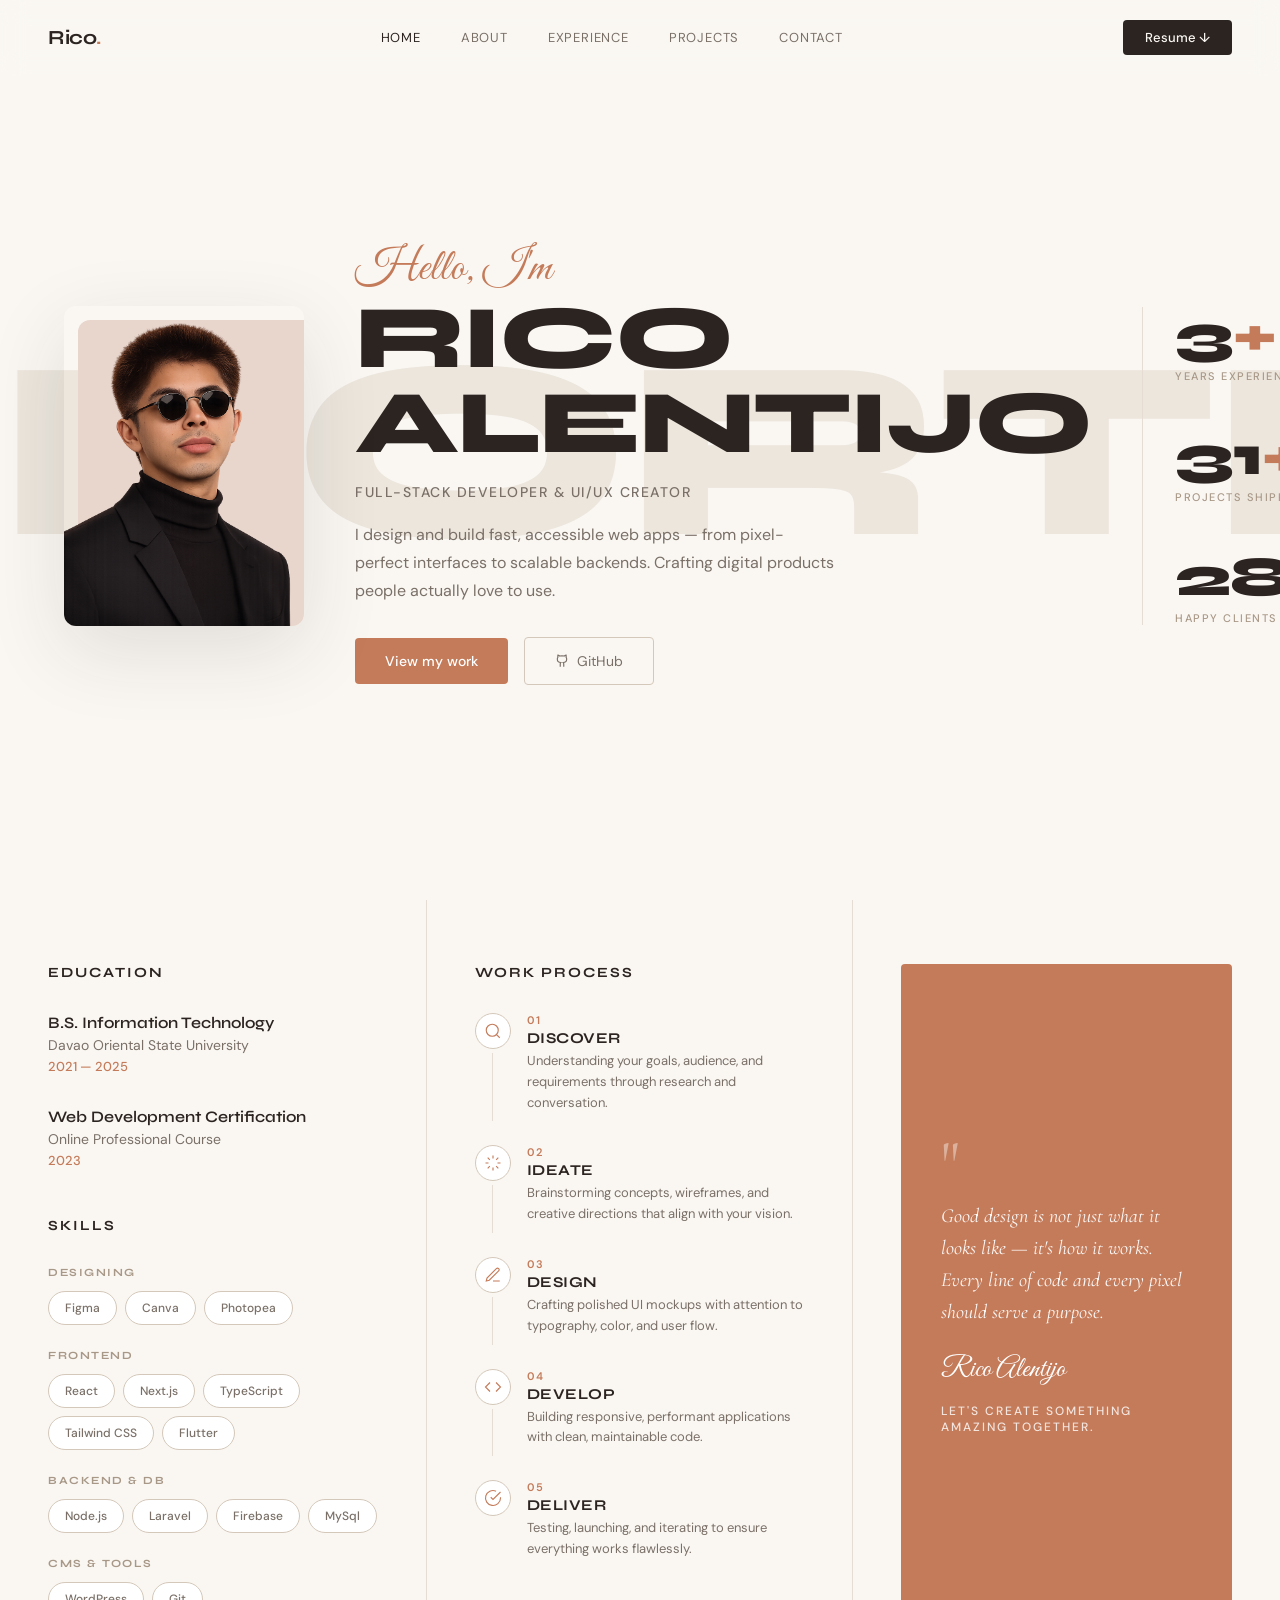
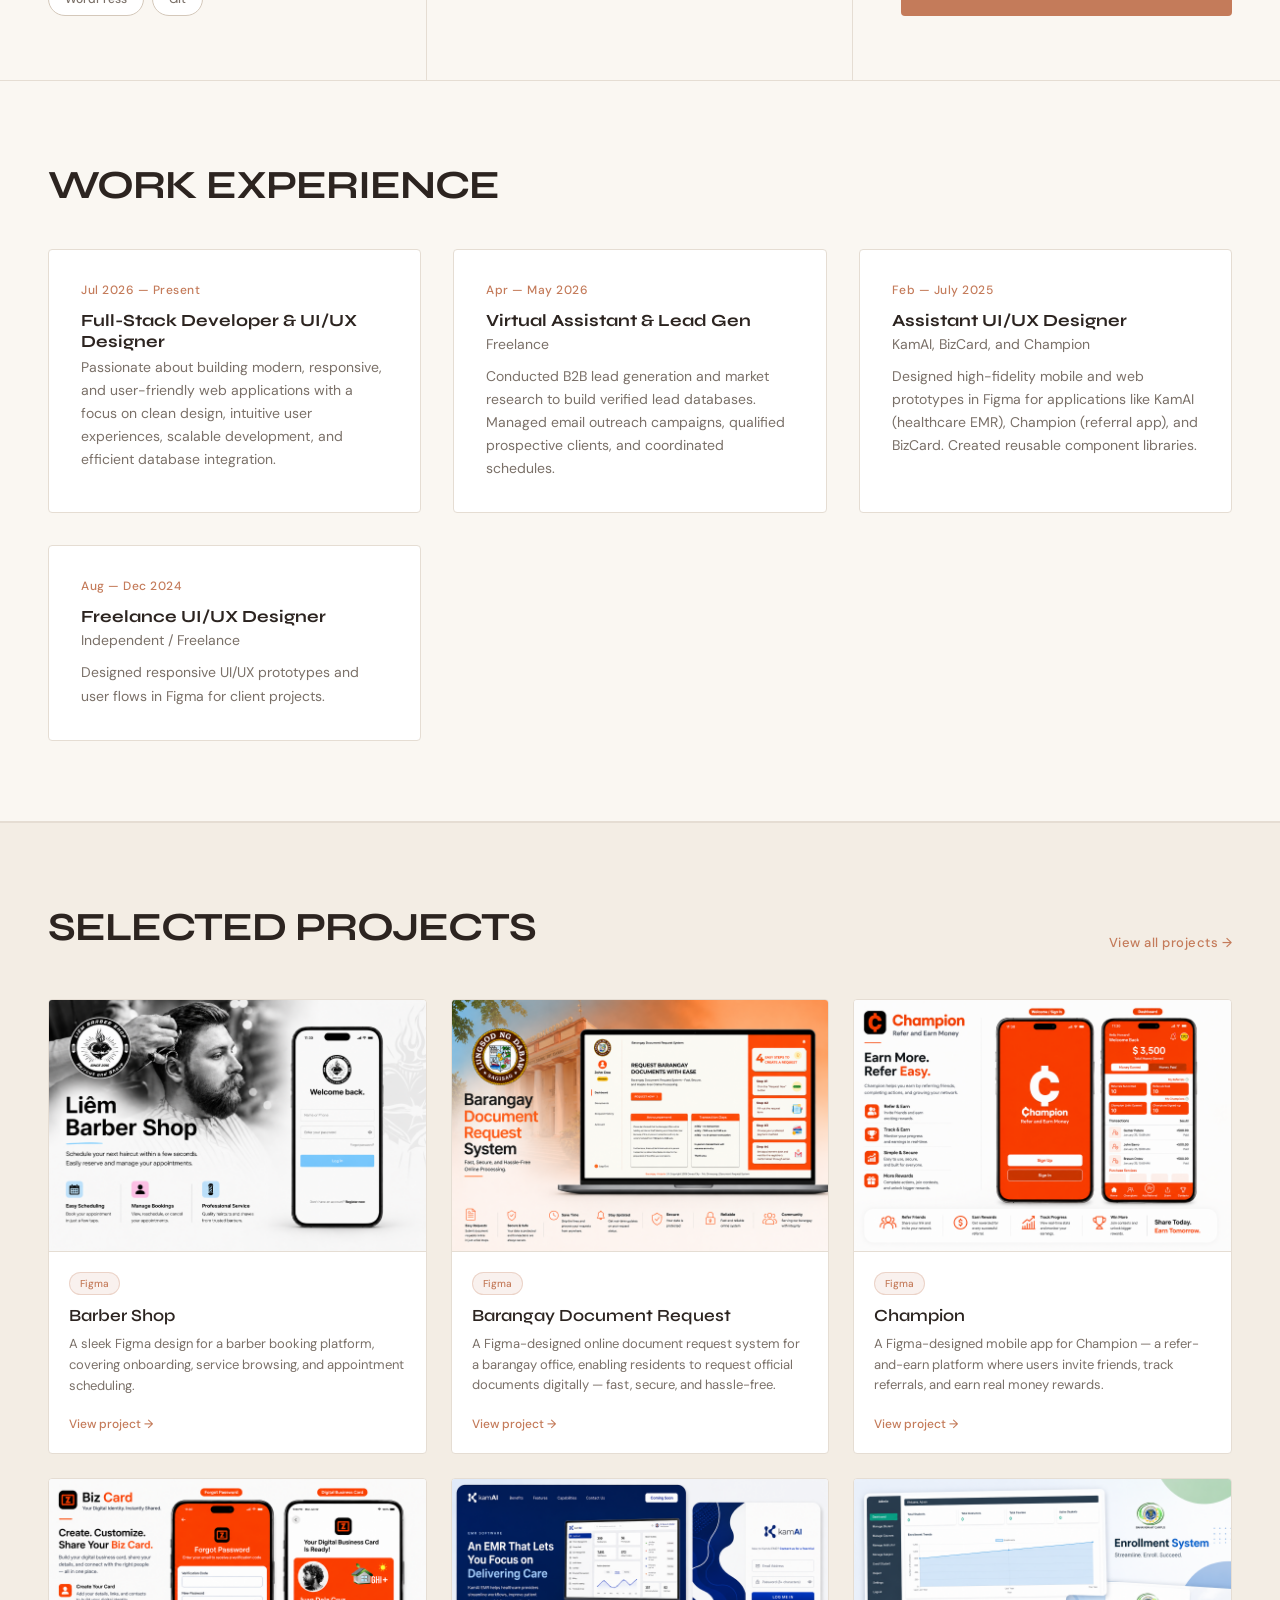
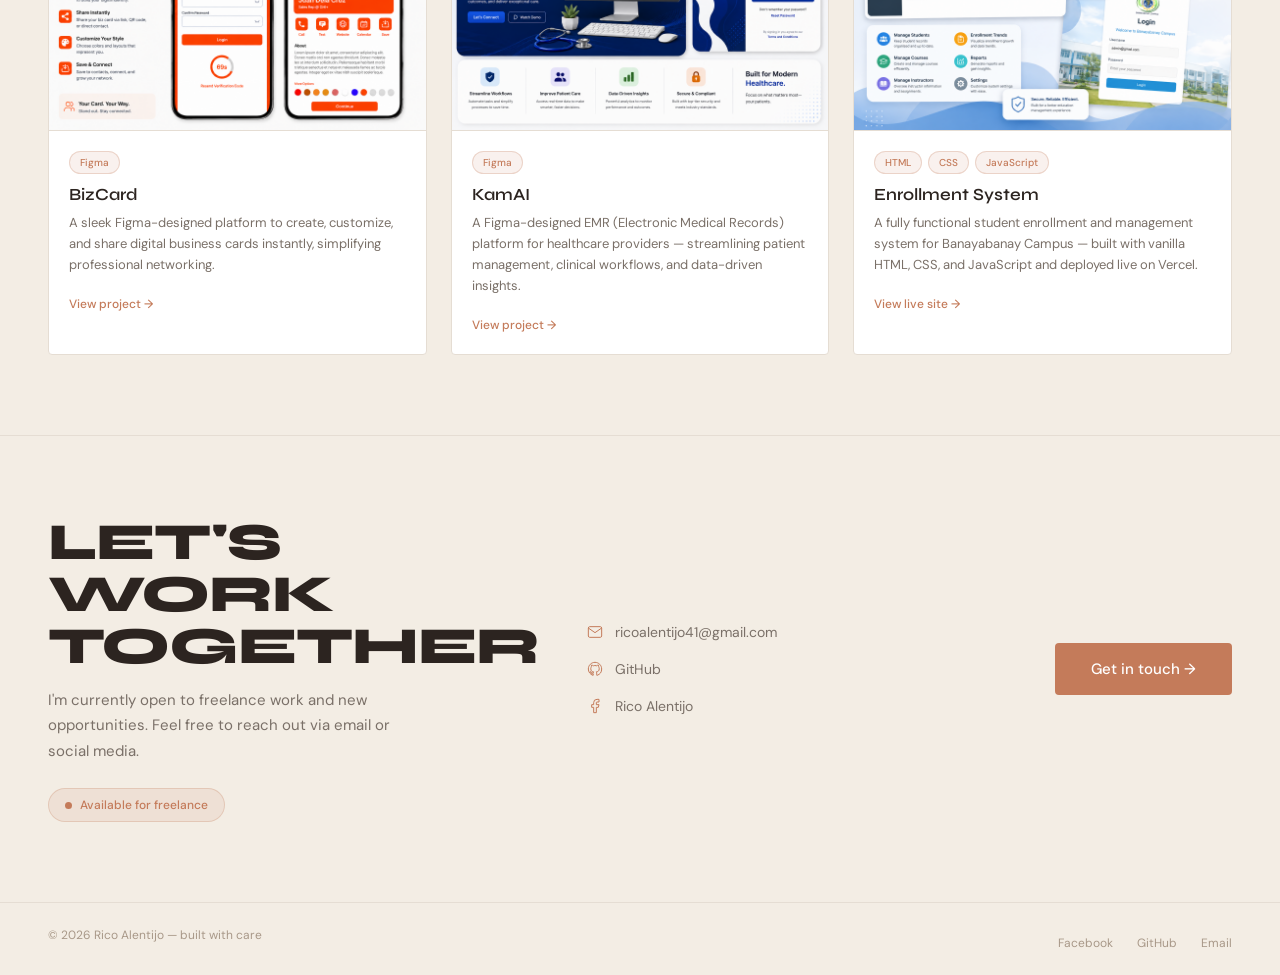
==== commit 03bc5014: "final" ====
--- a/index.html
+++ b/index.html
@@ -24,7 +24,7 @@
         <a href="#work" data-nav="work">Projects</a>
         <a href="#connect" data-nav="connect">Contact</a>
       </div>
-      <button class="nav-cta">Resume ↓</button>
+      <a href="resume/ALENTIJO_RESUME.pdf" class="nav-cta" download target="_blank">Resume ↓</a>
       <button class="nav-hamburger" aria-label="Toggle menu">
         <span></span><span></span><span></span>
       </button>
@@ -327,13 +327,11 @@
             </svg>
             ricoalentijo41@gmail.com
           </a>
-          <a href="https://instagram.com/ricoalentijo" target="_blank" rel="noopener noreferrer" class="contact-row">
+          <a href="https://github.com/XeinQt" target="_blank" rel="noopener noreferrer" class="contact-row">
             <svg width="16" height="16" viewBox="0 0 24 24" fill="none" stroke="currentColor" stroke-width="1.5">
-              <rect x="2" y="2" width="20" height="20" rx="5" ry="5" />
-              <path d="M16 11.37A4 4 0 1 1 12.63 8 4 4 0 0 1 16 11.37z" />
-              <line x1="17.5" y1="6.5" x2="17.51" y2="6.5" />
+              <path d="M12 2C6.48 2 2 6.48 2 12c0 4.42 2.87 8.17 6.86 9.5.5.09.68-.22.68-.48 0-.24-.01-.87-.01-1.71-2.78.6-3.37-1.34-3.37-1.34-.45-1.14-1.11-1.44-1.11-1.44-.91-.62.07-.61.07-.61 1 .07 1.53 1.03 1.53 1.03 .9 1.53 2.36 1.09 2.94.84.09-.66.35-1.09 .64-1.34-2.22-.25-4.56-1.11-4.56-4.95 0-1.09.39-1.98 1.03-2.68-.1-.25-.45-1.27.1-2.65 0 0 .84-.27 2.75 1.02A9.564 9.564 0 0112 6.8c.85.004 1.71.115 2.51.337 1.9-1.29 2.74-1.02 2.74-1.02 .55 1.38 .2 2.4 .1 2.65 .64 .7 1.02 1.59 1.02 2.68 0 3.85-2.34 4.7-4.57 4.95 .36 .31 .68 .92 .68 1.86 0 1.34-.01 2.42-.01 2.75 0 .27 .18 .58 .69 .48A10.01 10.01 0 0022 12c0-5.52-4.48-10-10-10z"/>
             </svg>
-            @ricoalentijo
+            GitHub
           </a>
           <a href="https://www.facebook.com/profile.php?id=61584049991568&mibextid=wwXIfr&mibextid=wwXIfr"
             target="_blank" rel="noopener noreferrer" class="contact-row">
